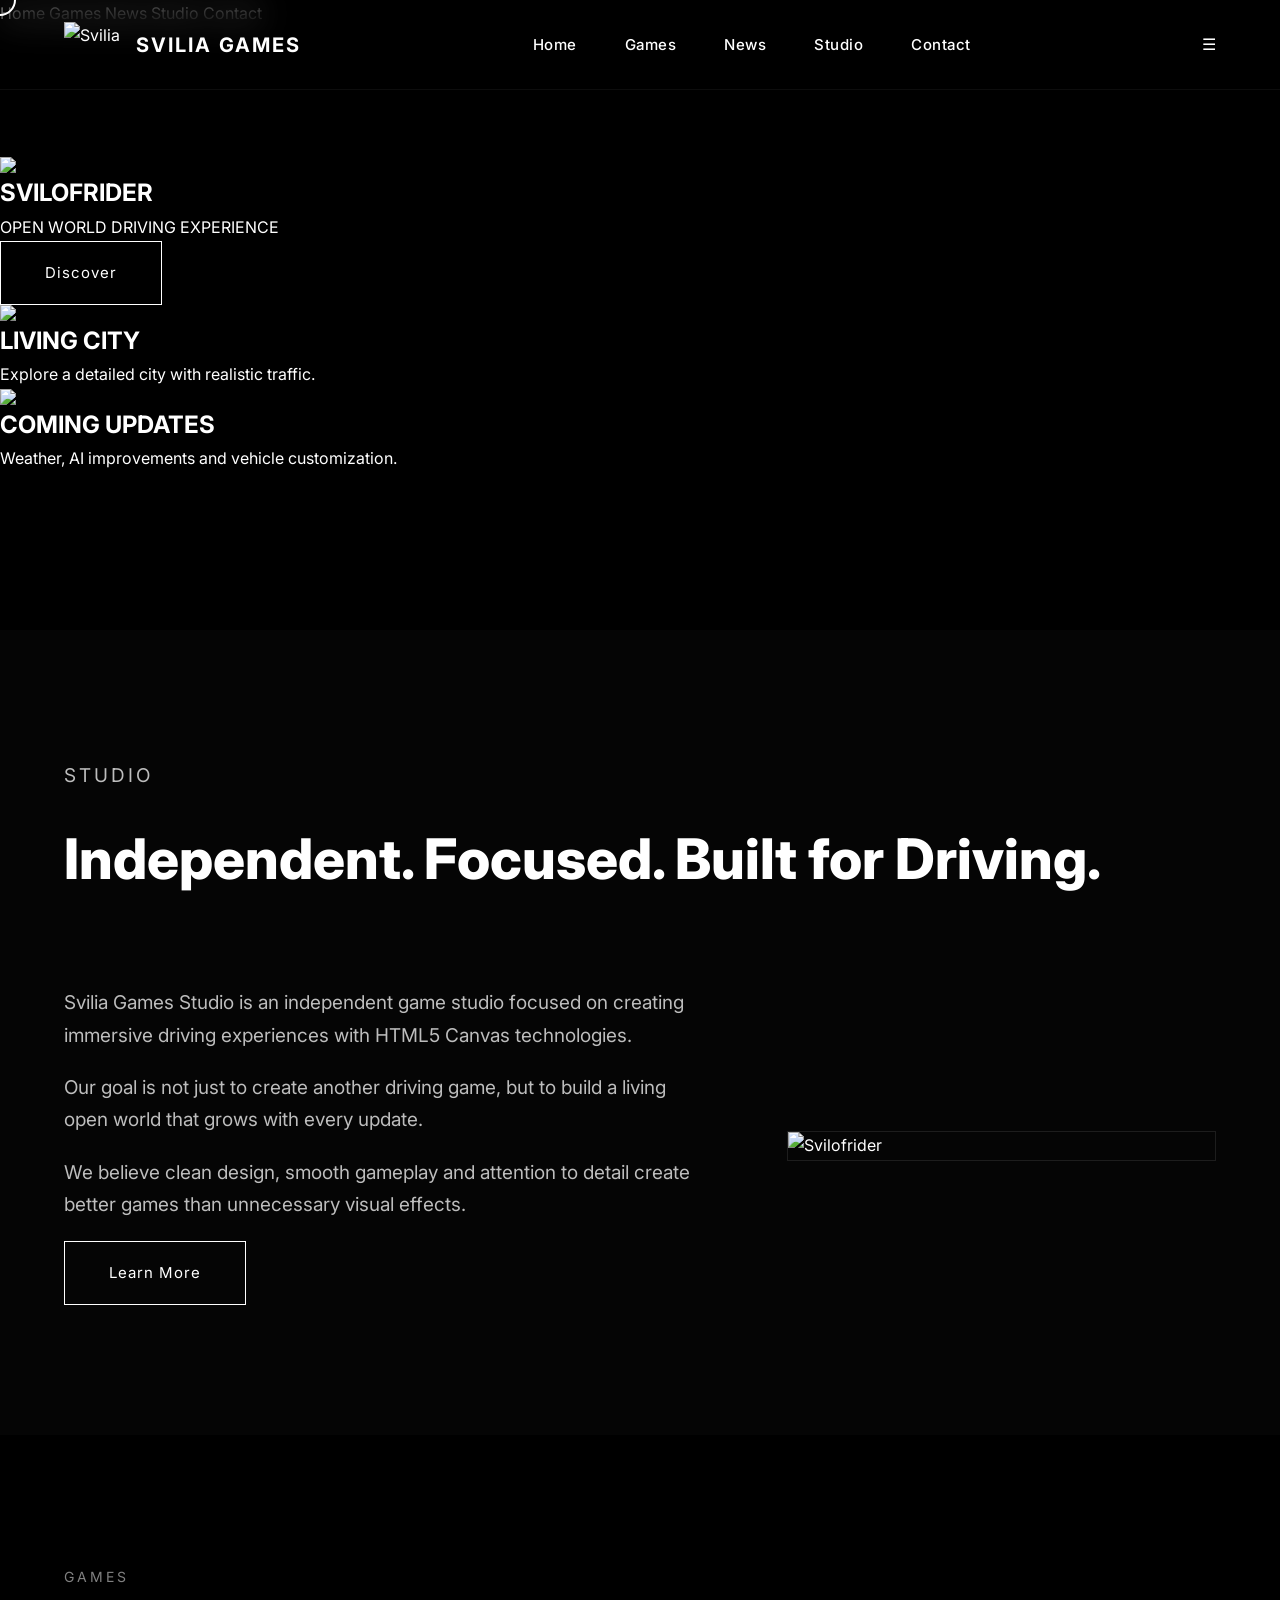
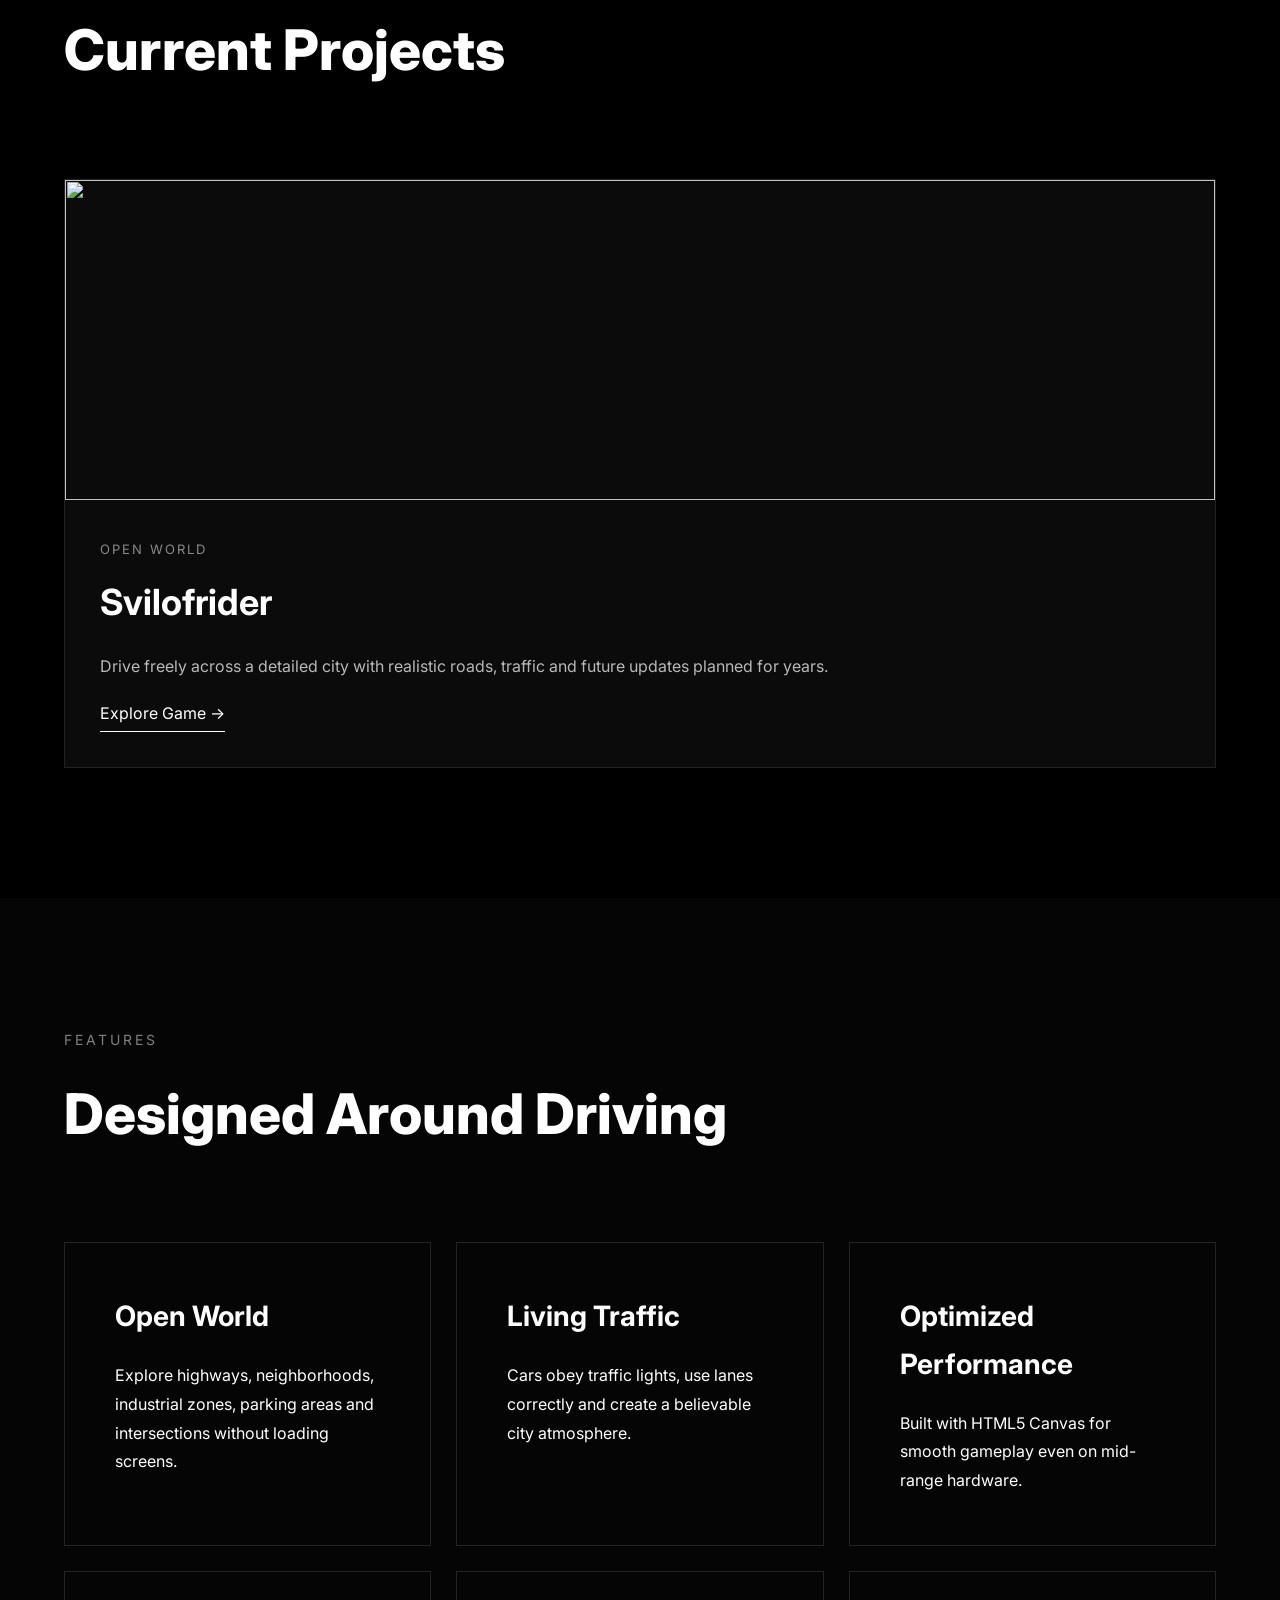
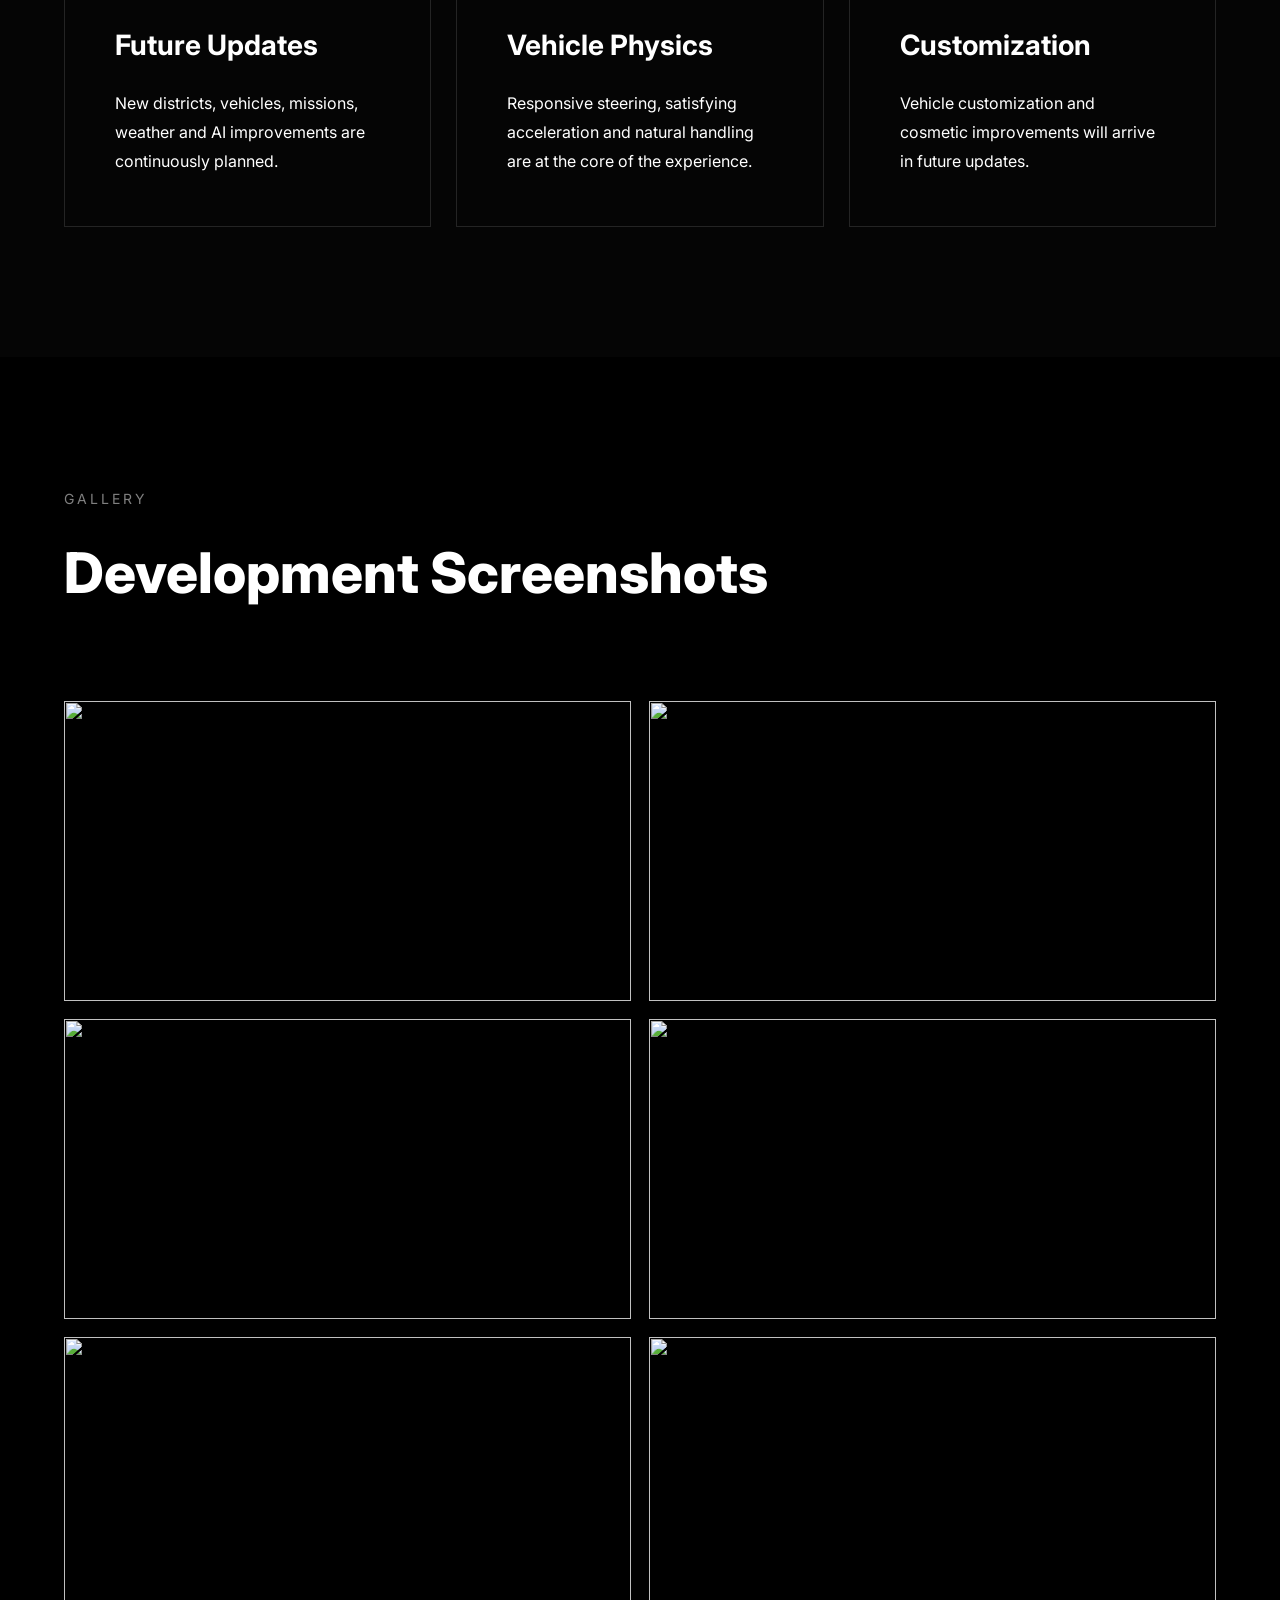
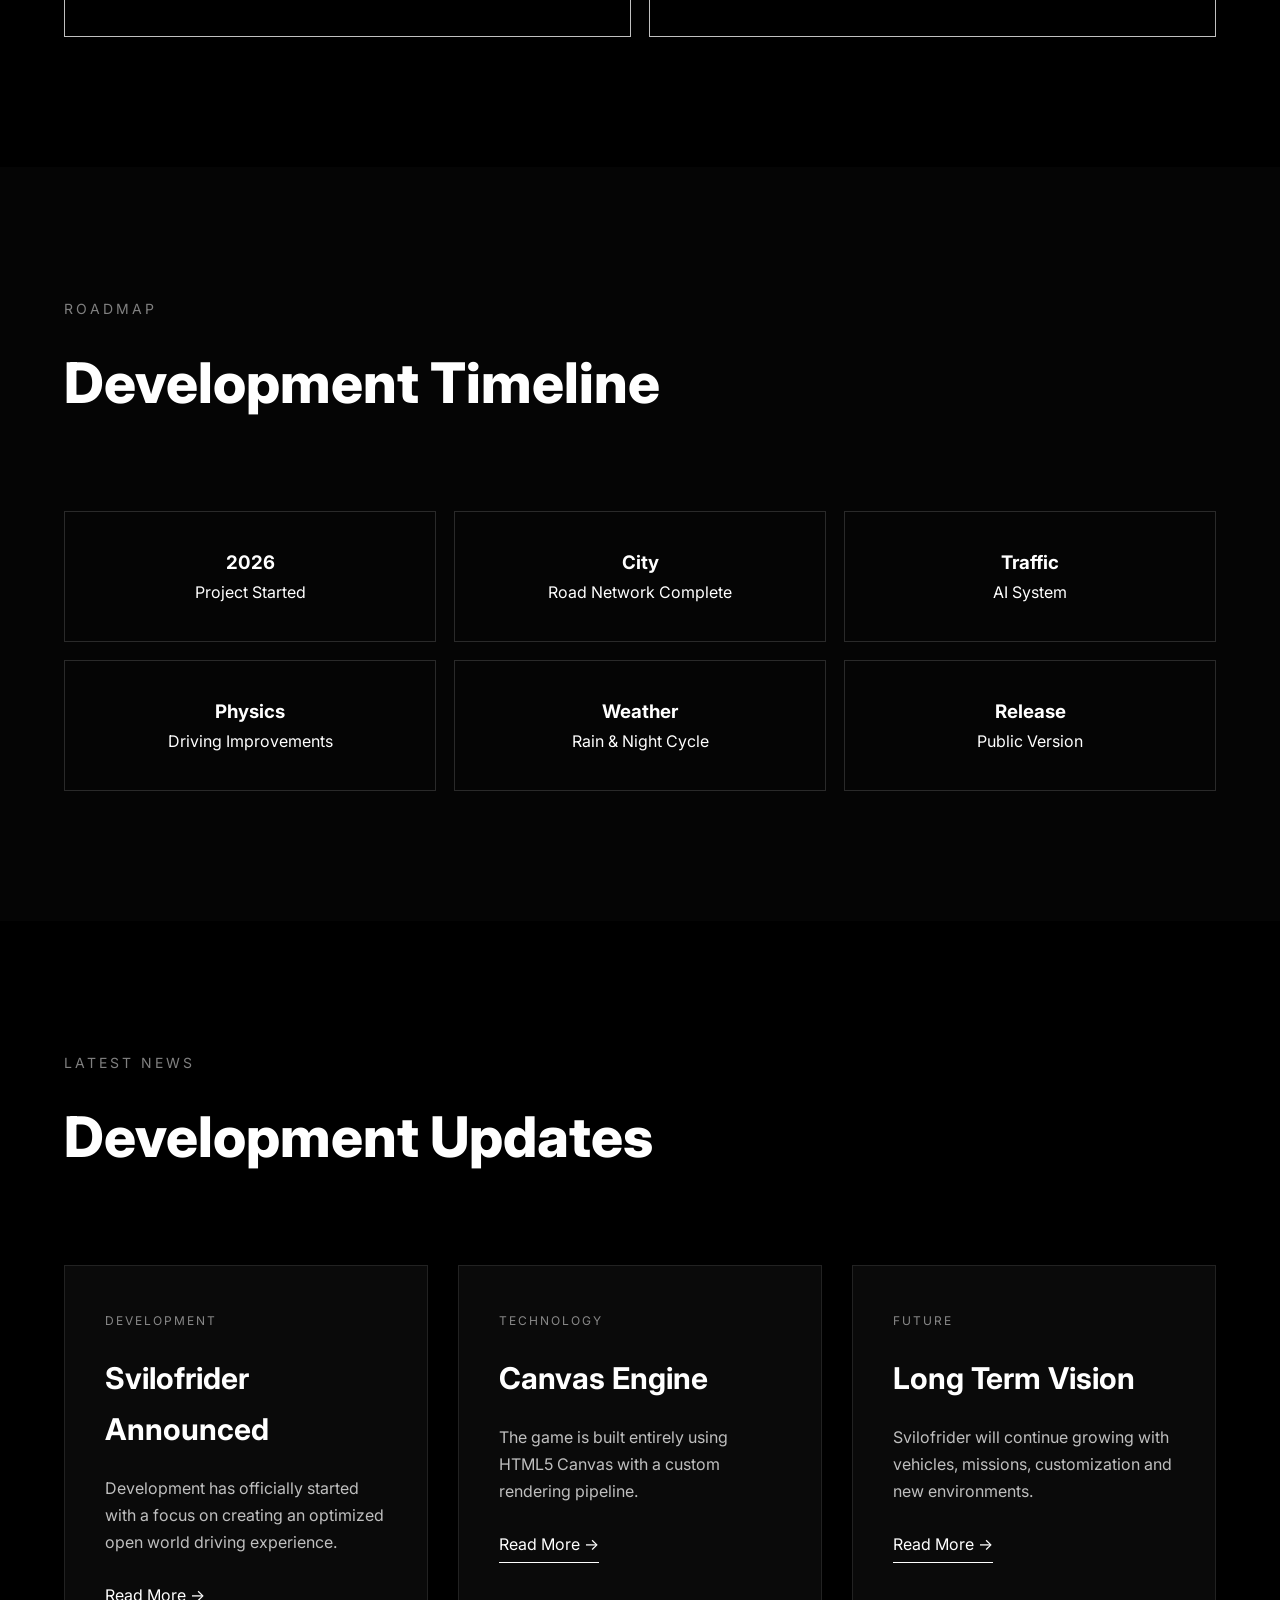
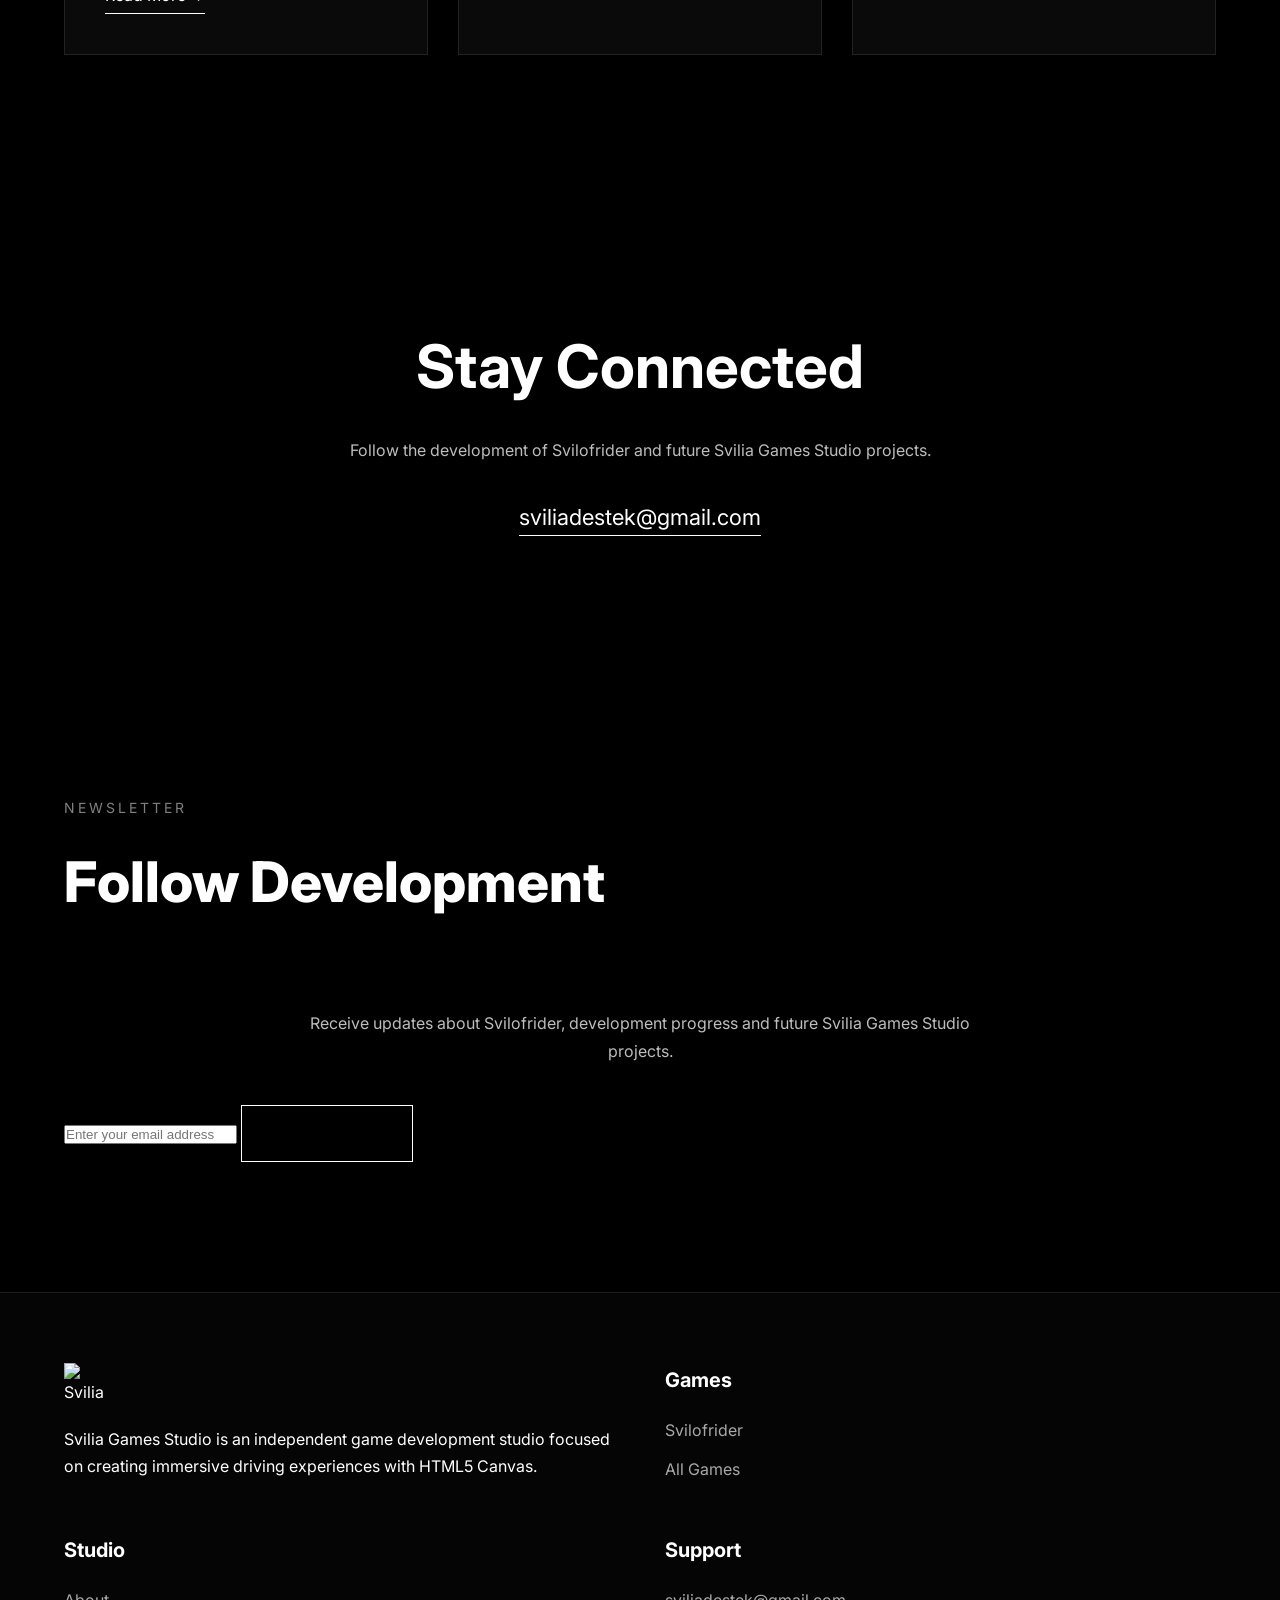
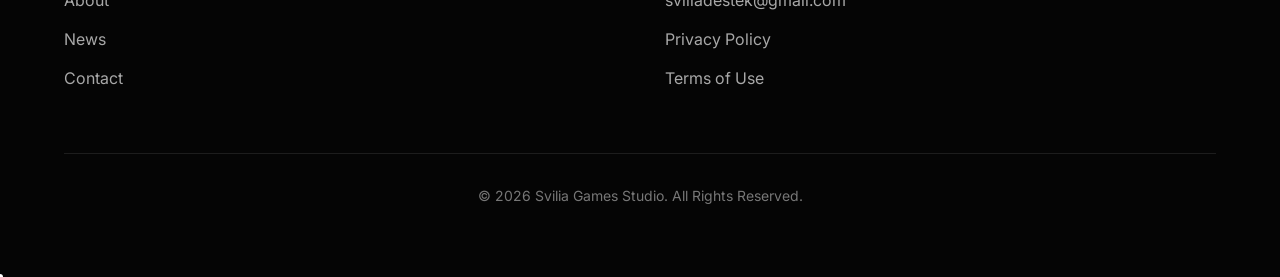
==== index.html @ 5f66e338 "Remove stats section from index.html Removed the stats section from the index.html file." ====
<!DOCTYPE html>
<html lang="en">

<head>

<meta charset="UTF-8">
<meta name="viewport" content="width=device-width, initial-scale=1.0">

<title>Svilia Games Studio</title>

<meta name="description" content="Svilia Games Studio develops immersive open-world driving experiences. Discover Svilofrider and future projects.">

<meta name="keywords" content="Svilia Games Studio,Svilofrider,Driving Game,Open World,HTML5,Canvas">

<meta name="author" content="Svilia Games Studio">

<meta property="og:title" content="Svilia Games Studio">
<meta property="og:description" content="Official website of Svilia Games Studio.">
<meta property="og:image" content="assets/hero.webp">

<link rel="icon" href="assets/logo.svg">

<link rel="preconnect" href="https://fonts.googleapis.com">

<link rel="preconnect" href="https://fonts.gstatic.com" crossorigin>

<link href="https://fonts.googleapis.com/css2?family=Inter:wght@300;400;500;600;700;800&display=swap" rel="stylesheet">

<link rel="stylesheet" href="css/variables.css">
<link rel="stylesheet" href="css/main.css">
<link rel="stylesheet" href="css/animations.css">
<link rel="stylesheet" href="css/responsive.css">

</head>

<body>

<div id="loader">

<div class="loader-logo">

<img src="assets/logo.svg" alt="Svilia">

</div>

</div>

<div id="progress"></div>

<header>

<nav>

<a href="index.html" class="logo">

<img src="assets/logo.svg" alt="Svilia">

<span>SVILIA GAMES</span>

</a>

<ul>

<li><a href="index.html">Home</a></li>

<li><a href="games.html">Games</a></li>

<li><a href="news.html">News</a></li>

<li><a href="about.html">Studio</a></li>

<li><a href="contact.html">Contact</a></li>

</ul>

<div class="mobile-button">

☰

</div>

</nav>

</header>

<div class="mobile-menu">

<a href="index.html">Home</a>

<a href="games.html">Games</a>

<a href="news.html">News</a>

<a href="about.html">Studio</a>

<a href="contact.html">Contact</a>

</div>

<section class="hero-slider">

<div class="slider">

<div class="slide">

<img src="assets/hero.webp">

<div class="caption">

<h1>SVILOFRIDER</h1>

<p>OPEN WORLD DRIVING EXPERIENCE</p>

<a href="svilofrider.html" class="button">

Discover

</a>

</div>

</div>

<div class="slide">

<img src="assets/games/hero2.webp">

<div class="caption">

<h1>LIVING CITY</h1>

<p>Explore a detailed city with realistic traffic.</p>

</div>

</div>

<div class="slide">

<img src="assets/games/hero3.webp">

<div class="caption">

<h1>COMING UPDATES</h1>

<p>Weather, AI improvements and vehicle customization.</p>

</div>

</div>

</div>

<button class="prev">

&#10094;

</button>

<button class="next">

&#10095;

</button>

<div class="slider-dots"></div>

</section>

<section class="about reveal" id="about">

<div class="container">

<div class="section-title">

<p>Studio</p>

<h2>Independent. Focused. Built for Driving.</h2>

</div>

<div class="about-grid">

<div>

<p>

Svilia Games Studio is an independent game studio focused on creating immersive driving experiences with HTML5 Canvas technologies.

</p>

<p>

Our goal is not just to create another driving game, but to build a living open world that grows with every update.

</p>

<p>

We believe clean design, smooth gameplay and attention to detail create better games than unnecessary visual effects.

</p>

<a href="about.html" class="button">

Learn More

</a>

</div>

<div class="about-image">

<img src="assets/svilofrider.jpg" alt="Svilofrider">

</div>

</div>

</div>

</section>

<section class="games reveal">

<div class="container">

<div class="section-title">

<p>Games</p>

<h2>Current Projects</h2>

</div>

<div class="games-grid">

<a href="svilofrider.html" class="game-card">

<img src="assets/svilofrider.jpg">

<div class="game-info">

<span>OPEN WORLD</span>

<h3>Svilofrider</h3>

<p>

Drive freely across a detailed city with realistic roads, traffic and future updates planned for years.

</p>

<div class="game-link">

Explore Game →

</div>

</div>

</a>

</div>

</div>

</section>
<section class="features reveal">

<div class="container">

<div class="section-title">

<p>Features</p>

<h2>Designed Around Driving</h2>

</div>

<div class="features-grid">

<div class="feature">

<h3>Open World</h3>

<p>

Explore highways, neighborhoods, industrial zones, parking areas and intersections without loading screens.

</p>

</div>

<div class="feature">

<h3>Living Traffic</h3>

<p>

Cars obey traffic lights, use lanes correctly and create a believable city atmosphere.

</p>

</div>

<div class="feature">

<h3>Optimized Performance</h3>

<p>

Built with HTML5 Canvas for smooth gameplay even on mid-range hardware.

</p>

</div>

<div class="feature">

<h3>Future Updates</h3>

<p>

New districts, vehicles, missions, weather and AI improvements are continuously planned.

</p>

</div>

<div class="feature">

<h3>Vehicle Physics</h3>

<p>

Responsive steering, satisfying acceleration and natural handling are at the core of the experience.

</p>

</div>

<div class="feature">

<h3>Customization</h3>

<p>

Vehicle customization and cosmetic improvements will arrive in future updates.

</p>

</div>

</div>

</div>

</section>

<section class="gallery reveal">

<div class="container">

<div class="section-title">

<p>Gallery</p>

<h2>Development Screenshots</h2>

</div>

<div class="gallery-grid">

<img src="assets/gallery/1.webp" alt="">
<img src="assets/gallery/2.webp" alt="">
<img src="assets/gallery/3.webp" alt="">
<img src="assets/gallery/4.webp" alt="">
<img src="assets/gallery/5.webp" alt="">
<img src="assets/gallery/6.webp" alt="">

</div>

</div>

</section>

<section class="roadmap reveal">

<div class="container">

<div class="section-title">

<p>Roadmap</p>

<h2>Development Timeline</h2>

</div>

<div class="timeline">

<div>

<h3>2026</h3>

<p>Project Started</p>

</div>

<div>

<h3>City</h3>

<p>Road Network Complete</p>

</div>

<div>

<h3>Traffic</h3>

<p>AI System</p>

</div>

<div>

<h3>Physics</h3>

<p>Driving Improvements</p>

</div>

<div>

<h3>Weather</h3>

<p>Rain & Night Cycle</p>

</div>

<div>

<h3>Release</h3>

<p>Public Version</p>

</div>

</div>

</div>

</section>

<section class="news reveal">

<div class="container">

<div class="section-title">

<p>Latest News</p>

<h2>Development Updates</h2>

</div>

<div class="news-grid">

<div class="news-card">

<span>Development</span>

<h3>Svilofrider Announced</h3>

<p>

Development has officially started with a focus on creating an optimized open world driving experience.

</p>

<a href="news.html" class="game-link">

Read More →

</a>

</div>

<div class="news-card">

<span>Technology</span>

<h3>Canvas Engine</h3>

<p>

The game is built entirely using HTML5 Canvas with a custom rendering pipeline.

</p>

<a href="news.html" class="game-link">

Read More →

</a>

</div>

<div class="news-card">

<span>Future</span>

<h3>Long Term Vision</h3>

<p>

Svilofrider will continue growing with vehicles, missions, customization and new environments.

</p>

<a href="news.html" class="game-link">

Read More →

</a>

</div>

</div>

</div>

</section>

<section class="contact reveal">

<div class="container">

<h2>Stay Connected</h2>

<p>

Follow the development of Svilofrider and future Svilia Games Studio projects.

</p>

<a href="mailto:sviliadestek@gmail.com">

sviliadestek@gmail.com

</a>

</div>

</section>
<section class="newsletter reveal">

<div class="container">

<div class="section-title">

<p>Newsletter</p>

<h2>Follow Development</h2>

</div>

<p style="max-width:700px;margin:0 auto 40px;text-align:center;color:#bdbdbd;">

Receive updates about Svilofrider, development progress and future Svilia Games Studio projects.

</p>

<form class="newsletter-form">

<input
type="email"
placeholder="Enter your email address"
required>

<button class="button">

Subscribe

</button>

</form>

</div>

</section>

<footer>

<div class="container">

<div class="footer-grid">

<div>

<a href="index.html" class="footer-logo">

<img src="assets/logo.svg" alt="Svilia">

</a>

<p>

Svilia Games Studio is an independent game development studio focused on creating immersive driving experiences with HTML5 Canvas.

</p>

</div>

<div>

<h3 class="footer-title">

Games

</h3>

<div class="footer-links">

<a href="svilofrider.html">

Svilofrider

</a>

<a href="games.html">

All Games

</a>

</div>

</div>

<div>

<h3 class="footer-title">

Studio

</h3>

<div class="footer-links">

<a href="about.html">

About

</a>

<a href="news.html">

News

</a>

<a href="contact.html">

Contact

</a>

</div>

</div>

<div>

<h3 class="footer-title">

Support

</h3>

<div class="footer-links">

<a href="mailto:sviliadestek@gmail.com">

sviliadestek@gmail.com

</a>

<a href="#">

Privacy Policy

</a>

<a href="#">

Terms of Use

</a>

</div>

</div>

</div>

<div class="copyright">

© 2026 Svilia Games Studio. All Rights Reserved.

</div>

</div>

</footer>

<script src="js/navbar.js"></script>
<script src="js/gallery.js"></script>
<script src="js/slider.js"></script>
<script src="js/cursor.js"></script>
<script src="js/app.js"></script>

<script>

window.addEventListener("load",()=>{

const loader=document.getElementById("loader");

loader.style.opacity="0";

setTimeout(()=>{

loader.style.display="none";

},700);

});

const reveal=document.querySelectorAll(".reveal");

function revealOnScroll(){

const windowHeight=window.innerHeight;

reveal.forEach(item=>{

const top=item.getBoundingClientRect().top;

if(top<windowHeight-120){

item.classList.add("active");

}

});

}

window.addEventListener("scroll",revealOnScroll);

revealOnScroll();

const newsletter=document.querySelector(".newsletter-form");

newsletter.addEventListener("submit",(e)=>{

e.preventDefault();

alert("Thank you for subscribing!");

newsletter.reset();

});

</script>

</body>

</html>
---- css/variables.css ----
/* =======================================================
   SVILIA GAMES STUDIO
   VARIABLES
======================================================= */

:root{

    /* COLORS */

    --black:#000000;
    --black-soft:#080808;
    --black-light:#111111;
    --gray:#1b1b1b;
    --gray-light:#2b2b2b;

    --white:#ffffff;
    --white-soft:#d6d6d6;
    --white-light:#aaaaaa;

    --border:#252525;

    --success:#53c26b;
    --warning:#f5b942;
    --danger:#d9534f;

    /* FONT */

    --font:'Inter',sans-serif;

    /* FONT SIZE */

    --title-xl:96px;
    --title-lg:72px;
    --title-md:48px;
    --title-sm:32px;

    --text-xl:24px;
    --text-lg:20px;
    --text-md:18px;
    --text-sm:16px;

    /* WIDTH */

    --container:1450px;

    /* SPACING */

    --space-xs:10px;
    --space-sm:20px;
    --space-md:40px;
    --space-lg:70px;
    --space-xl:120px;

    /* BORDER */

    --radius:6px;

    /* SHADOW */

    --shadow:

    0 10px 40px rgba(0,0,0,.45);

    /* TRANSITION */

    --transition:.35s ease;

    /* HEADER */

    --header-height:90px;

}
---- css/main.css ----
/* ======================================================
   SVILIA GAMES STUDIO
   MAIN.CSS
====================================================== */

/* RESET */

*{
    margin:0;
    padding:0;
    box-sizing:border-box;
}

html{
    scroll-behavior:smooth;
}

body{

    background:var(--black);

    color:var(--white);

    font-family:var(--font);

    overflow-x:hidden;

    line-height:1.7;

    -webkit-font-smoothing:antialiased;

}

img{

    display:block;

    max-width:100%;

    user-select:none;

}

a{

    color:inherit;

    text-decoration:none;

}

button{

    border:none;

    background:none;

    font-family:inherit;

    cursor:pointer;

}

.container{

    width:90%;

    max-width:1450px;

    margin:auto;

}

/* ===========================
SCROLLBAR
=========================== */

::-webkit-scrollbar{

width:8px;

}

::-webkit-scrollbar-track{

background:#050505;

}

::-webkit-scrollbar-thumb{

background:#4d4d4d;

}

::-webkit-scrollbar-thumb:hover{

background:white;

}

/* ===========================
LOADER
=========================== */

#loader{

position:fixed;

inset:0;

background:black;

display:flex;

justify-content:center;

align-items:center;

z-index:999999;

transition:.8s;

}

.loader-logo img{

width:80px;

}

.loader-logo{

animation:loaderPulse 2s infinite;

}

/* ===========================
HEADER
=========================== */

header{

position:fixed;

top:0;

left:0;

width:100%;

height:90px;

display:flex;

align-items:center;

z-index:9999;

transition:.4s;

backdrop-filter:blur(18px);

background:rgba(0,0,0,.35);

border-bottom:1px solid rgba(255,255,255,.05);

}

header.scrolled{

height:72px;

background:rgba(0,0,0,.82);

}

nav{

width:90%;

max-width:1450px;

margin:auto;

display:flex;

justify-content:space-between;

align-items:center;

}

.logo{

display:flex;

align-items:center;

gap:16px;

}

.logo img{

height:46px;

transition:.4s;

}

.logo span{

font-size:20px;

font-weight:700;

letter-spacing:2px;

}

/* ===========================
MENU
=========================== */

nav ul{

display:flex;

gap:48px;

list-style:none;

}

nav ul li{

position:relative;

}

nav ul li a{

font-size:15px;

font-weight:500;

transition:.35s;

letter-spacing:.5px;

}

nav ul li a:hover{

opacity:.65;

}

nav ul li::after{

content:"";

position:absolute;

left:0;

bottom:-8px;

width:0;

height:2px;

background:white;

transition:.35s;

}

nav ul li:hover::after{

width:100%;

}

/* ===========================
BUTTONS
=========================== */

.button{

display:inline-flex;

justify-content:center;

align-items:center;

padding:18px 44px;

border:1px solid white;

transition:.35s;

font-size:15px;

letter-spacing:1px;

}

.button:hover{

background:white;

color:black;

}

/* ===========================
HERO
=========================== */

.hero{

height:100vh;

position:relative;

display:flex;

justify-content:center;

align-items:center;

text-align:center;

overflow:hidden;

}

.hero::before{

content:"";

position:absolute;

inset:0;

background:

linear-gradient(rgba(0,0,0,.45),

rgba(0,0,0,.82)),

url("../assets/hero.webp");

background-size:cover;

background-position:center;

transform:scale(1.05);

}

.hero-content{

position:relative;

z-index:10;

max-width:900px;

}

.hero h1{

font-size:110px;

font-weight:800;

letter-spacing:14px;

}

.hero h2{

margin-top:20px;

font-size:30px;

font-weight:300;

letter-spacing:6px;

color:#d0d0d0;

}

.hero p{

margin-top:35px;

font-size:20px;

color:#bdbdbd;

}

.hero .button{

margin-top:55px;

}

/* ===========================
SECTION
=========================== */

section{

padding:130px 0;

}

.section-title{

margin-bottom:80px;

}

.section-title p{

color:#808080;

text-transform:uppercase;

letter-spacing:3px;

font-size:14px;

margin-bottom:15px;

}

.section-title h2{

font-size:62px;

font-weight:800;

}
/* ======================================================
   ABOUT
====================================================== */

.about{

background:#050505;

}

.about-grid{

display:grid;

grid-template-columns:1.2fr .8fr;

gap:80px;

align-items:center;

}

.about h2{

font-size:60px;

margin-bottom:30px;

}

.about p{

font-size:19px;

color:#bdbdbd;

margin-bottom:20px;

}

.about-image{

overflow:hidden;

border:1px solid #1d1d1d;

}

.about-image img{

transition:.7s;

}

.about-image:hover img{

transform:scale(1.06);

}

/* ======================================================
   GAMES
====================================================== */

.games{

background:#000;

}

.games-grid{

display:grid;

grid-template-columns:repeat(2,1fr);

gap:40px;

}

.game-card{

background:#0b0b0b;

border:1px solid #222;

overflow:hidden;

transition:.35s;

cursor:pointer;

}

.game-card:hover{

transform:translateY(-10px);

border-color:#fff;

box-shadow:0 20px 60px rgba(0,0,0,.45);

}

.game-card img{

height:320px;

width:100%;

object-fit:cover;

transition:.5s;

}

.game-card:hover img{

transform:scale(1.05);

}

.game-info{

padding:35px;

}

.game-info span{

font-size:13px;

color:#888;

letter-spacing:2px;

text-transform:uppercase;

}

.game-info h3{

margin-top:10px;

font-size:36px;

}

.game-info p{

margin:20px 0;

color:#b8b8b8;

}

.game-link{

display:inline-block;

padding-bottom:4px;

border-bottom:1px solid #fff;

}

/* ======================================================
   FEATURES
====================================================== */

.features{

background:#050505;

}

.features-grid{

display:grid;

grid-template-columns:repeat(3,1fr);

gap:25px;

}

.feature{

padding:50px;

border:1px solid #242424;

transition:.35s;

}

.feature:hover{

background:#fff;

color:#000;

transform:translateY(-6px);

}

.feature h3{

font-size:28px;

margin-bottom:20px;

}

.feature p{

font-size:16px;

line-height:1.8;

}

/* ======================================================
   GALLERY
====================================================== */

.gallery{

background:#000;

}

.gallery-grid{

display:grid;

grid-template-columns:repeat(3,1fr);

gap:18px;

}

.gallery-grid img{

width:100%;

height:300px;

object-fit:cover;

transition:.45s;

cursor:pointer;

}

.gallery-grid img:hover{

transform:scale(1.05);

filter:brightness(.8);

}

/* ======================================================
   ROADMAP
====================================================== */

.roadmap{

background:#050505;

}

.timeline{

display:grid;

grid-template-columns:repeat(6,1fr);

gap:18px;

margin-top:60px;

}

.timeline div{

padding:35px;

border:1px solid #2a2a2a;

text-align:center;

transition:.35s;

}

.timeline div:hover{

background:white;

color:black;

transform:translateY(-8px);

}

/* ======================================================
   NEWS
====================================================== */

.news{

background:#000;

}

.news-grid{

display:grid;

grid-template-columns:repeat(3,1fr);

gap:30px;

}

.news-card{

padding:40px;

border:1px solid #222;

transition:.35s;

background:#0a0a0a;

}

.news-card:hover{

border-color:white;

transform:translateY(-8px);

}

.news-card span{

font-size:12px;

color:#888;

text-transform:uppercase;

letter-spacing:2px;

}

.news-card h3{

margin:20px 0;

font-size:30px;

}

.news-card p{

color:#bfbfbf;

margin-bottom:25px;

}

/* ======================================================
   STATS
====================================================== */

.stats{

background:#050505;

}

.stats-grid{

display:grid;

grid-template-columns:repeat(4,1fr);

gap:25px;

text-align:center;

}

.stat{

padding:45px;

border:1px solid #222;

}

.stat h2{

font-size:70px;

margin-bottom:10px;

}

.stat p{

color:#bdbdbd;

letter-spacing:2px;

}

/* ======================================================
   CONTACT
====================================================== */

.contact{

text-align:center;

background:#000;

}

.contact h2{

font-size:60px;

margin-bottom:20px;

}

.contact p{

color:#bdbdbd;

margin-bottom:35px;

}

.contact a{

font-size:22px;

border-bottom:1px solid white;

padding-bottom:5px;

}

/* ======================================================
   FOOTER
====================================================== */

footer{

background:#050505;

padding:70px 0;

border-top:1px solid #1d1d1d;

}

.footer-grid{

display:grid;

grid-template-columns:2fr 1fr 1fr 1fr;

gap:40px;

}

.footer-logo img{

width:50px;

margin-bottom:20px;

}

.footer-title{

font-size:20px;

margin-bottom:20px;

}

.footer-links{

display:flex;

flex-direction:column;

gap:12px;

}

.footer-links a{

color:#a8a8a8;

transition:.3s;

}

.footer-links a:hover{

color:#fff;

}

.copyright{

margin-top:60px;

padding-top:30px;

border-top:1px solid #1d1d1d;

text-align:center;

color:#777;

font-size:14px;

}
/* ===============================
LIGHTBOX
=============================== */

#lightbox{

position:fixed;

inset:0;

background:rgba(0,0,0,.96);

display:flex;

justify-content:center;

align-items:center;

opacity:0;

pointer-events:none;

transition:.35s;

z-index:999999;

}

#lightbox.active{

opacity:1;

pointer-events:all;

}

.lightbox-content{

position:relative;

display:flex;

align-items:center;

justify-content:center;

width:90%;

height:90%;

}

#lightboxImage{

max-width:90%;

max-height:90%;

object-fit:contain;

border-radius:4px;

}

#prevImage,
#nextImage,
#closeLightbox{

position:absolute;

background:rgba(255,255,255,.08);

color:white;

border:none;

cursor:pointer;

transition:.3s;

}

#prevImage:hover,
#nextImage:hover,
#closeLightbox:hover{

background:white;

color:black;

}

#prevImage{

left:20px;

width:55px;

height:55px;

font-size:24px;

}

#nextImage{

right:20px;

width:55px;

height:55px;

font-size:24px;

}

#closeLightbox{

top:20px;

right:20px;

width:50px;

height:50px;

font-size:30px;

}
/* ==========================================
   CUSTOM CURSOR
========================================== */

body{

cursor:none;

}

.cursor{

position:fixed;

width:32px;

height:32px;

border:2px solid white;

border-radius:50%;

pointer-events:none;

transform:translate(-50%,-50%);

transition:

width .25s,

height .25s,

background .25s,

opacity .25s;

z-index:999999;

}

.cursor-dot{

position:fixed;

width:6px;

height:6px;

background:white;

border-radius:50%;

pointer-events:none;

transform:translate(-50%,-50%);

z-index:1000000;

}

.cursor-hover{

width:60px;

height:60px;

background:rgba(255,255,255,.12);

}

.cursor-click{

transform:translate(-50%,-50%) scale(.8);

}
---- css/responsive.css ----
/* ======================================================
   SVILIA GAMES STUDIO
   RESPONSIVE.CSS
====================================================== */

/* 1600px */

@media (max-width:1600px){

.container{

max-width:1350px;

}

.hero h1{

font-size:90px;

}

.section-title h2{

font-size:56px;

}

}

/* 1400px */

@media (max-width:1400px){

.games-grid{

grid-template-columns:1fr;

}

.footer-grid{

grid-template-columns:repeat(2,1fr);

gap:50px;

}

.gallery-grid{

grid-template-columns:repeat(2,1fr);

}

.timeline{

grid-template-columns:repeat(3,1fr);

}

.stats-grid{

grid-template-columns:repeat(2,1fr);

}

}

/* 1200px */

@media (max-width:1200px){

.hero h1{

font-size:72px;

letter-spacing:10px;

}

.hero h2{

font-size:24px;

}

.about-grid{

grid-template-columns:1fr;

}

.features-grid{

grid-template-columns:repeat(2,1fr);

}

nav ul{

gap:28px;

}

}

/* 992px */

@media (max-width:992px){

header{

height:75px;

}

.logo img{

height:40px;

}

.hero{

padding:0 25px;

}

.hero h1{

font-size:56px;

letter-spacing:6px;

}

.hero h2{

font-size:22px;

}

.hero p{

font-size:18px;

}

.gallery-grid{

grid-template-columns:1fr;

}

.features-grid{

grid-template-columns:1fr;

}

.news-grid{

grid-template-columns:1fr;

}

.timeline{

grid-template-columns:1fr;

}

.stats-grid{

grid-template-columns:1fr;

}

.footer-grid{

grid-template-columns:1fr;

}

nav ul{

display:none;

}

.mobile-button{

display:flex;

}

}

/* 768px */

@media (max-width:768px){

section{

padding:90px 0;

}

.hero h1{

font-size:46px;

}

.hero h2{

font-size:18px;

}

.hero p{

font-size:16px;

}

.section-title h2{

font-size:42px;

}

.about h2{

font-size:40px;

}

.game-info h3{

font-size:30px;

}

.contact h2{

font-size:42px;

}

.button{

padding:15px 30px;

}

}

/* 576px */

@media (max-width:576px){

.container{

width:92%;

}

.hero h1{

font-size:38px;

letter-spacing:4px;

}

.hero h2{

font-size:17px;

}

.hero p{

font-size:15px;

}

.logo span{

display:none;

}

.game-info{

padding:25px;

}

.feature{

padding:30px;

}

.news-card{

padding:28px;

}

.timeline div{

padding:25px;

}

.stat{

padding:30px;

}

.footer-grid{

gap:30px;

}

}

/* 400px */

@media (max-width:400px){

.hero h1{

font-size:30px;

letter-spacing:2px;

}

.hero h2{

font-size:15px;

}

.hero p{

font-size:14px;

}

.button{

width:100%;

}

.contact a{

font-size:18px;

word-break:break-all;

}

}
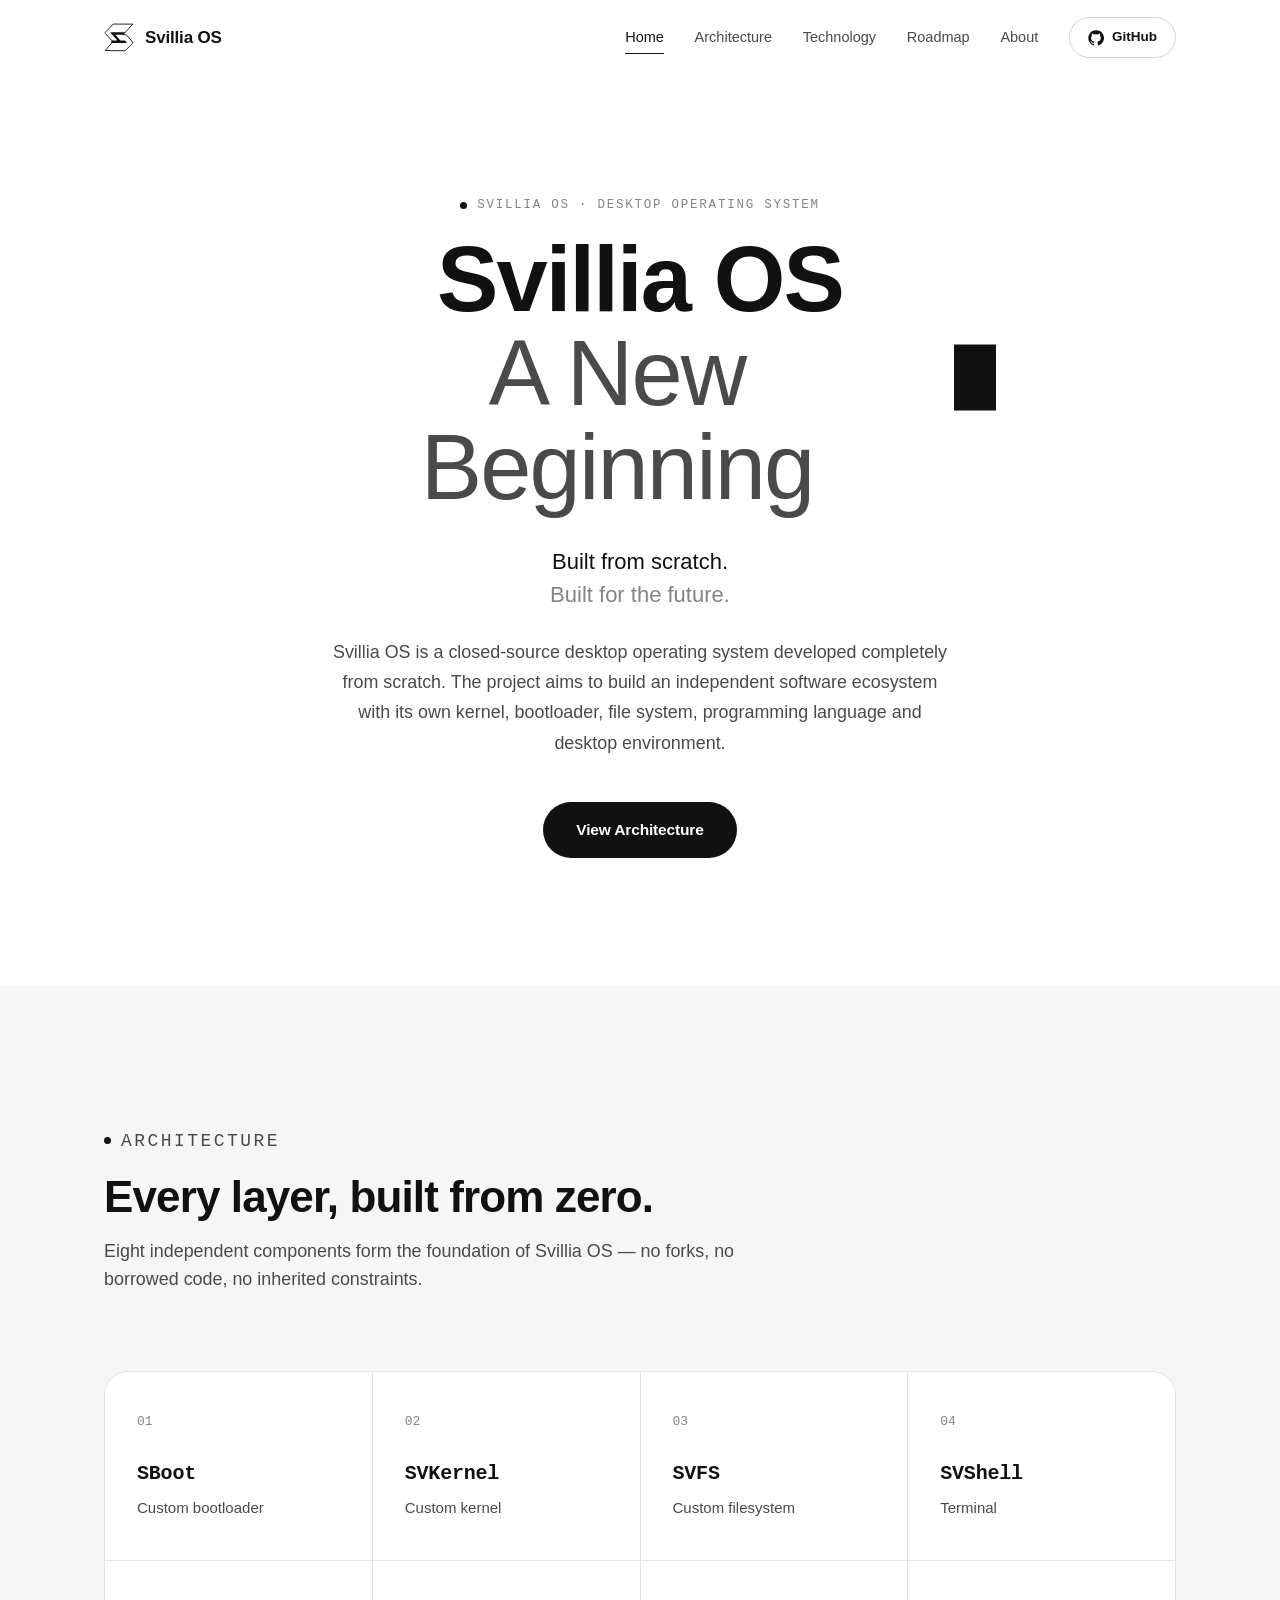
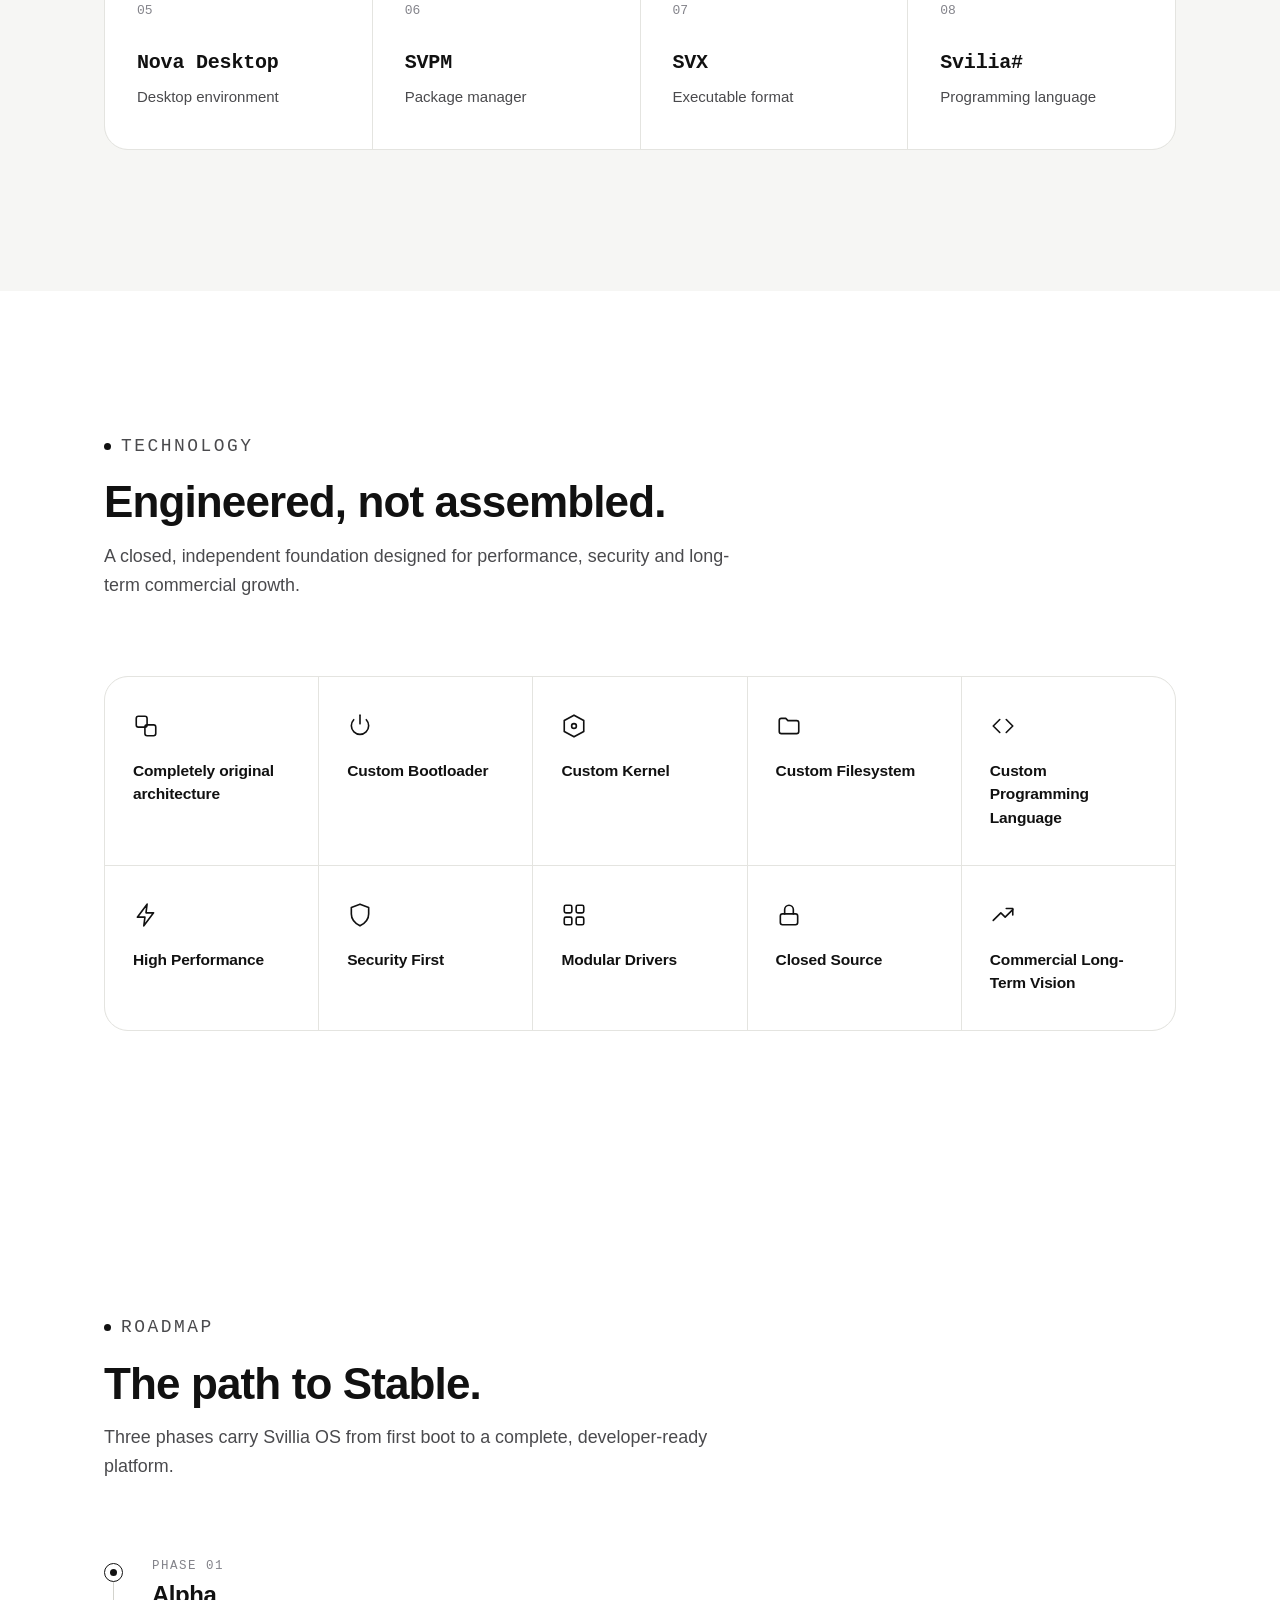
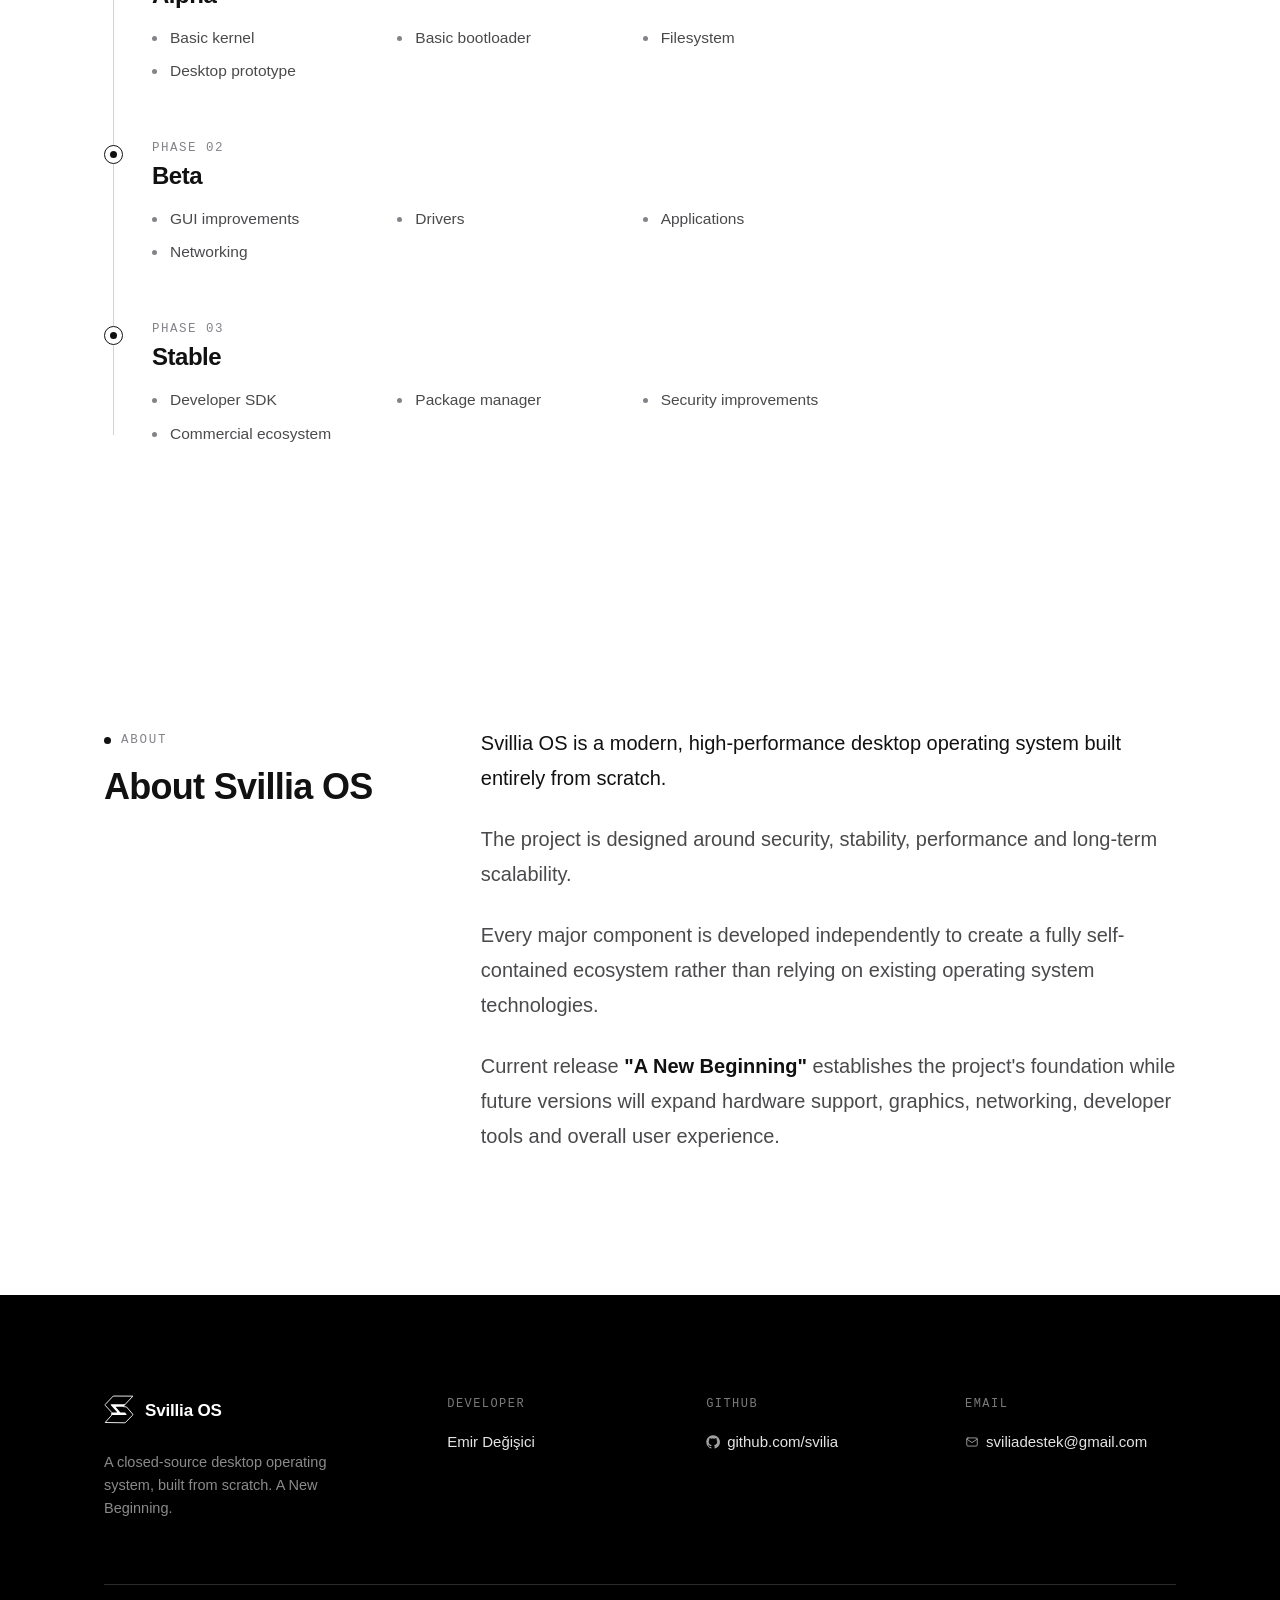
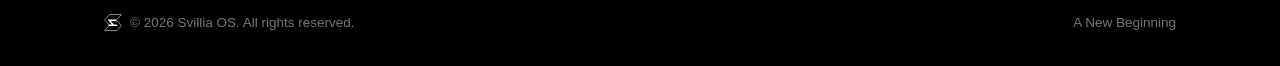
==== commit 1bf7676c: "Add files via upload" ====
--- a/index.html
+++ b/index.html
@@ -1,780 +1,1126 @@
 <!DOCTYPE html>
 <html lang="en">
-
 <head>
-
 <meta charset="UTF-8">
 <meta name="viewport" content="width=device-width, initial-scale=1.0">
-
-<title>Svilia Games Studio</title>
-
-<meta name="description" content="Svilia Games Studio develops immersive open-world driving experiences. Discover Svilofrider and future projects.">
-
-<meta name="keywords" content="Svilia Games Studio,Svilofrider,Driving Game,Open World,HTML5,Canvas">
-
-<meta name="author" content="Svilia Games Studio">
-
-<meta property="og:title" content="Svilia Games Studio">
-<meta property="og:description" content="Official website of Svilia Games Studio.">
-<meta property="og:image" content="assets/hero.webp">
-
-<link rel="icon" href="assets/logo.svg">
-
-<link rel="preconnect" href="https://fonts.googleapis.com">
-
-<link rel="preconnect" href="https://fonts.gstatic.com" crossorigin>
-
-<link href="https://fonts.googleapis.com/css2?family=Inter:wght@300;400;500;600;700;800&display=swap" rel="stylesheet">
-
-<link rel="stylesheet" href="css/variables.css">
-<link rel="stylesheet" href="css/main.css">
-<link rel="stylesheet" href="css/animations.css">
-<link rel="stylesheet" href="css/responsive.css">
-
+<title>Svillia OS — A New Beginning</title>
+<meta name="description" content="Svillia OS is a closed-source desktop operating system developed completely from scratch — its own kernel, bootloader, file system, programming language and desktop environment.">
+<meta name="robots" content="index, follow">
+<meta name="theme-color" content="#ffffff">
+<meta property="og:title" content="Svillia OS">
+<meta property="og:description" content="A New Beginning. Built from scratch. Built for the future.">
+<meta property="og:type" content="website">
+<meta property="og:url" content="https://svilia.github.io/SvilliaOS/">
+<meta property="og:image" content="https://svilia.github.io/SvilliaOS/assets/preview.png">
+
+<meta name="twitter:card" content="summary_large_image">
+<meta name="twitter:title" content="Svillia OS">
+<meta name="twitter:description" content="A New Beginning. Built from scratch. Built for the future.">
+<meta name="twitter:image" content="https://svilia.github.io/SvilliaOS/assets/preview.png">
+<link rel="icon" href="data:image/svg+xml,%3Csvg%20xmlns%3D%22http%3A//www.w3.org/2000/svg%22%20viewBox%3D%220%200%20100%20100%22%3E%3Cpath%20d%3D%22M%2029.84%2C4.48%20L%204.00%2C31.77%20L%204.72%2C35.15%20L%2025.97%2C58.33%20L%2025.73%2C67.02%20L%204.00%2C91.65%20L%2070.40%2C92.62%20L%2094.79%2C67.99%20L%2096.00%2C64.13%20L%2075.23%2C39.98%20L%2063.64%2C38.53%20L%2095.52%2C4.72%20Z%22%20fill%3D%22%23111111%22/%3E%3C/svg%3E">
+
+<style>
+  /* ============================================================
+     0. RESET & BASE
+  ============================================================ */
+  *, *::before, *::after { box-sizing: border-box; margin: 0; padding: 0; }
+
+  :root{
+    --white:        #ffffff;
+    --surface:      #f6f6f4;
+    --surface-2:    #f0f0ee;
+    --ink:          #111111;
+    --ink-soft:     #4a4a4d;
+    --ink-faint:    #83838a;
+    --border:       #e4e4e0;
+    --border-strong:#d3d3cd;
+    --black:        #000000;
+    --black-surface:#141414;
+    --black-border: #2a2a2a;
+
+    --font-sans: -apple-system, BlinkMacSystemFont, "Segoe UI", Inter, Helvetica, Arial, sans-serif;
+    --font-mono: ui-monospace, "SF Mono", "Cascadia Mono", "Segoe UI Mono", Menlo, Consolas, monospace;
+
+    --container: 1200px;
+    --pad-inline: clamp(20px, 6vw, 64px);
+    --section-pad: clamp(88px, 11vw, 160px);
+
+    --radius-lg: 24px;
+    --radius-md: 16px;
+    --radius-full: 999px;
+
+    --ease: cubic-bezier(.22,.61,.36,1);
+    --nav-h: 76px;
+  }
+
+  html{
+    scroll-behavior: smooth;
+    scroll-padding-top: var(--nav-h);
+  }
+
+  body{
+    font-family: var(--font-sans);
+    color: var(--ink);
+    background: var(--white);
+    -webkit-font-smoothing: antialiased;
+    -moz-osx-font-smoothing: grayscale;
+    line-height: 1.5;
+    font-size: 17px;
+  }
+
+  img, svg { display: block; max-width: 100%; }
+  a { color: inherit; text-decoration: none; }
+  ul { list-style: none; }
+  button { font: inherit; color: inherit; background: none; border: none; cursor: pointer; }
+
+  a:focus-visible,
+  button:focus-visible,
+  [tabindex]:focus-visible {
+    outline: 2px solid var(--ink);
+    outline-offset: 3px;
+    border-radius: 4px;
+  }
+
+  .container{
+    width: 100%;
+    max-width: var(--container);
+    margin-inline: auto;
+    padding-inline: var(--pad-inline);
+  }
+
+  .skip-link{
+    position: absolute;
+    left: -9999px;
+    top: 0;
+    background: var(--ink);
+    color: var(--white);
+    padding: 12px 20px;
+    border-radius: 0 0 10px 0;
+    z-index: 1000;
+  }
+  .skip-link:focus{ left: 0; }
+
+  section{ padding-block: var(--section-pad); }
+
+  .section-header{
+    max-width: 640px;
+    margin-bottom: clamp(48px, 6vw, 80px);
+  }
+  .section-header.center{ margin-inline: auto; text-align: center; }
+
+  .eyebrow{
+    display: inline-flex;
+    align-items: center;
+    gap: 10px;
+    font-family: var(--font-mono);
+    font-size: 12.5px;
+    letter-spacing: 0.14em;
+    text-transform: uppercase;
+    color: var(--ink-faint);
+    margin-bottom: 18px;
+  }
+  .eyebrow::before{
+    content: "";
+    width: 7px;
+    height: 7px;
+    border-radius: 50%;
+    background: var(--ink);
+    flex-shrink: 0;
+  }
+
+  h1, h2, h3 { font-weight: 600; letter-spacing: -0.02em; line-height: 1.08; }
+
+  h2.section-title{
+    font-size: clamp(30px, 3.6vw, 44px);
+    margin-bottom: 16px;
+  }
+  .section-header p{
+    color: var(--ink-soft);
+    font-size: clamp(16px, 1.4vw, 18px);
+    line-height: 1.6;
+  }
+
+  .btn{
+    display: inline-flex;
+    align-items: center;
+    justify-content: center;
+    gap: 10px;
+    padding: 15px 32px;
+    border-radius: var(--radius-full);
+    font-size: 15.5px;
+    font-weight: 600;
+    letter-spacing: -0.01em;
+    border: 1px solid transparent;
+    transition: transform .35s var(--ease), background-color .35s var(--ease), border-color .35s var(--ease), box-shadow .35s var(--ease);
+    white-space: nowrap;
+  }
+  .btn-primary{
+    background: var(--ink);
+    color: var(--white);
+  }
+  .btn-primary:hover{
+    background: #2b2b2b;
+    transform: translateY(-2px);
+    box-shadow: 0 18px 30px -14px rgba(0,0,0,0.35);
+  }
+  .btn-primary:active{ transform: translateY(0); }
+
+  .btn-outline{
+    background: transparent;
+    color: var(--ink);
+    border-color: var(--border-strong);
+  }
+  .btn-outline:hover{
+    border-color: var(--ink);
+    transform: translateY(-2px);
+  }
+
+  /* ============================================================
+     1. REVEAL ANIMATION
+  ============================================================ */
+  [data-reveal]{
+    opacity: 0;
+    transform: translateY(22px);
+    transition: opacity .8s var(--ease), transform .8s var(--ease);
+    transition-delay: var(--reveal-delay, 0s);
+  }
+  [data-reveal].is-visible{
+    opacity: 1;
+    transform: translateY(0);
+  }
+
+  @media (prefers-reduced-motion: reduce){
+    *, *::before, *::after{
+      animation-duration: 0.001ms !important;
+      animation-iteration-count: 1 !important;
+      transition-duration: 0.001ms !important;
+      scroll-behavior: auto !important;
+    }
+    [data-reveal]{ opacity: 1; transform: none; }
+  }
+
+  /* ============================================================
+     2. LOGO
+  ============================================================ */
+  .logo-icon{ width: 30px; height: 30px; flex-shrink: 0; }
+  .brand{
+    display: inline-flex;
+    align-items: center;
+    gap: 11px;
+    font-weight: 600;
+    font-size: 17px;
+    letter-spacing: -0.01em;
+    color: var(--ink);
+  }
+  .brand span{ line-height: 1; }
+
+  /* ============================================================
+     3. NAVIGATION
+  ============================================================ */
+  .site-nav{
+    position: fixed;
+    top: 0; left: 0; right: 0;
+    height: var(--nav-h);
+    display: flex;
+    align-items: center;
+    background: rgba(255,255,255,0.92);
+    border-bottom: 1px solid transparent;
+    z-index: 500;
+    transition: border-color .4s var(--ease), box-shadow .4s var(--ease);
+  }
+  .site-nav.is-scrolled{
+    border-bottom-color: var(--border);
+  }
+  .nav-inner{
+    width: 100%;
+    display: flex;
+    align-items: center;
+    justify-content: space-between;
+  }
+  .nav-links{
+    display: flex;
+    align-items: center;
+    gap: clamp(20px, 2.4vw, 40px);
+  }
+  .nav-links a:not(.nav-github){
+    font-size: 14.5px;
+    font-weight: 500;
+    color: var(--ink-soft);
+    position: relative;
+    padding-block: 6px;
+    transition: color .3s var(--ease);
+  }
+  .nav-links a:not(.nav-github):hover,
+  .nav-links a.is-active{
+    color: var(--ink);
+  }
+  .nav-links a:not(.nav-github)::after{
+    content: "";
+    position: absolute;
+    left: 0; bottom: 0;
+    width: 100%;
+    height: 1px;
+    background: var(--ink);
+    transform: scaleX(0);
+    transform-origin: left;
+    transition: transform .35s var(--ease);
+  }
+  .nav-links a:not(.nav-github):hover::after,
+  .nav-links a.is-active::after{
+    transform: scaleX(1);
+  }
+
+  .nav-github{
+    display: inline-flex;
+    align-items: center;
+    gap: 8px;
+    font-size: 13.5px;
+    font-weight: 600;
+    padding: 9px 18px;
+    border-radius: var(--radius-full);
+    border: 1px solid var(--border-strong);
+    transition: border-color .3s var(--ease), background-color .3s var(--ease), transform .3s var(--ease);
+  }
+  .nav-github:hover{
+    border-color: var(--ink);
+    background: var(--ink);
+    color: var(--white);
+    transform: translateY(-1px);
+  }
+  .nav-github svg{ width: 16px; height: 16px; }
+
+  .nav-toggle{
+    display: none;
+    width: 40px; height: 40px;
+    align-items: center;
+    justify-content: center;
+  }
+  .nav-toggle svg{ width: 22px; height: 22px; }
+
+  /* Mobile nav */
+  .mobile-panel{
+    position: fixed;
+    inset: var(--nav-h) 0 0 0;
+    background: var(--white);
+    z-index: 490;
+    display: flex;
+    flex-direction: column;
+    justify-content: center;
+    padding: 40px var(--pad-inline);
+    transform: translateY(-12px);
+    opacity: 0;
+    visibility: hidden;
+    pointer-events: none;
+    transition: opacity .35s var(--ease), transform .35s var(--ease), visibility 0s linear .35s;
+  }
+  .mobile-panel.is-open{
+    opacity: 1;
+    transform: translateY(0);
+    visibility: visible;
+    pointer-events: auto;
+    transition: opacity .35s var(--ease), transform .35s var(--ease), visibility 0s linear 0s;
+  }
+  .mobile-panel a{
+    display: block;
+    font-size: 26px;
+    font-weight: 600;
+    letter-spacing: -0.02em;
+    padding-block: 16px;
+    border-bottom: 1px solid var(--border);
+  }
+  .mobile-panel a.nav-github{
+    display: inline-flex;
+    margin-top: 24px;
+    border-bottom: none;
+    width: fit-content;
+    font-size: 15px;
+  }
+
+  /* ============================================================
+     4. HERO
+  ============================================================ */
+  .hero{
+    padding-top: calc(var(--nav-h) + clamp(64px, 9vw, 120px));
+    padding-bottom: clamp(80px, 10vw, 140px);
+    text-align: center;
+  }
+  .hero-inner{
+    max-width: 840px;
+    margin-inline: auto;
+  }
+  .hero .eyebrow{ justify-content: center; }
+
+  .hero h1{
+    font-size: clamp(46px, 8vw, 92px);
+    line-height: 1.02;
+  }
+  .hero h1 .line-2{
+    display: inline-flex;
+    align-items: baseline;
+    gap: 4px;
+    font-weight: 400;
+    color: var(--ink-soft);
+  }
+  .cursor{
+    display: inline-block;
+    width: 0.46em;
+    height: 0.72em;
+    background: var(--ink);
+    animation: blink 1.1s step-end infinite;
+    transform: translateY(0.06em);
+  }
+  @keyframes blink{
+    0%, 45% { opacity: 1; }
+    46%, 100% { opacity: 0; }
+  }
+
+  .hero-subtitle{
+    margin-top: 30px;
+    font-size: clamp(18px, 2vw, 22px);
+    font-weight: 500;
+    color: var(--ink);
+  }
+  .hero-subtitle span{ display: block; color: var(--ink-faint); font-weight: 400; }
+
+  .hero-description{
+    margin-top: 26px;
+    font-size: clamp(16px, 1.4vw, 18px);
+    color: var(--ink-soft);
+    line-height: 1.7;
+    max-width: 620px;
+    margin-inline: auto;
+  }
+
+  .hero-actions{
+    margin-top: 44px;
+    display: flex;
+    justify-content: center;
+  }
+
+  /* ============================================================
+     5. ARCHITECTURE
+  ============================================================ */
+  .architecture{ background: var(--surface); }
+
+  .arch-grid{
+    display: grid;
+    grid-template-columns: repeat(auto-fit, minmax(240px, 1fr));
+    gap: 1px;
+    background: var(--border);
+    border: 1px solid var(--border);
+    border-radius: var(--radius-lg);
+    overflow: hidden;
+  }
+  .arch-card{
+    background: var(--white);
+    padding: 40px 32px;
+    transition: background-color .35s var(--ease);
+  }
+  .arch-card:hover{ background: var(--surface); }
+  .arch-index{
+    font-family: var(--font-mono);
+    font-size: 13px;
+    color: var(--ink-faint);
+    margin-bottom: 28px;
+  }
+  .arch-name{
+    font-family: var(--font-mono);
+    font-size: 20px;
+    font-weight: 600;
+    letter-spacing: -0.01em;
+    margin-bottom: 8px;
+  }
+  .arch-desc{
+    font-size: 15px;
+    color: var(--ink-soft);
+  }
+
+  /* ============================================================
+     6. TECHNOLOGY / FEATURES
+  ============================================================ */
+  .tech-grid{
+    display: grid;
+    grid-template-columns: repeat(auto-fit, minmax(210px, 1fr));
+    gap: 1px;
+    background: var(--border);
+    border: 1px solid var(--border);
+    border-radius: var(--radius-lg);
+    overflow: hidden;
+  }
+  .tech-card{
+    background: var(--white);
+    padding: 36px 28px;
+    display: flex;
+    flex-direction: column;
+    gap: 20px;
+    transition: background-color .35s var(--ease), transform .35s var(--ease);
+  }
+  .tech-card:hover{ background: var(--surface); }
+  .tech-icon{
+    width: 26px; height: 26px;
+    color: var(--ink);
+  }
+  .tech-icon svg{ width: 100%; height: 100%; }
+  .tech-label{
+    font-size: 15.5px;
+    font-weight: 600;
+    letter-spacing: -0.01em;
+  }
+
+  /* ============================================================
+     7. ROADMAP
+  ============================================================ */
+  .roadmap-track{
+    position: relative;
+    max-width: 760px;
+  }
+  .roadmap-track::before{
+    content: "";
+    position: absolute;
+    left: 9px;
+    top: 10px;
+    bottom: 10px;
+    width: 1px;
+    background: var(--border-strong);
+  }
+  .roadmap-item{
+    position: relative;
+    padding-left: 48px;
+    margin-bottom: 56px;
+  }
+  .roadmap-item:last-child{ margin-bottom: 0; }
+  .roadmap-dot{
+    position: absolute;
+    left: 0; top: 6px;
+    width: 19px; height: 19px;
+    border-radius: 50%;
+    background: var(--white);
+    border: 1px solid var(--ink);
+    display: flex;
+    align-items: center;
+    justify-content: center;
+  }
+  .roadmap-dot::after{
+    content: "";
+    width: 7px; height: 7px;
+    border-radius: 50%;
+    background: var(--ink);
+  }
+  .roadmap-phase{
+    font-family: var(--font-mono);
+    font-size: 12.5px;
+    letter-spacing: 0.12em;
+    text-transform: uppercase;
+    color: var(--ink-faint);
+    margin-bottom: 6px;
+  }
+  .roadmap-title{
+    font-size: 24px;
+    font-weight: 600;
+    margin-bottom: 18px;
+  }
+  .roadmap-list{
+    display: grid;
+    grid-template-columns: repeat(auto-fit, minmax(180px, 1fr));
+    gap: 10px 24px;
+  }
+  .roadmap-list li{
+    font-size: 15.5px;
+    color: var(--ink-soft);
+    padding-left: 18px;
+    position: relative;
+  }
+  .roadmap-list li::before{
+    content: "";
+    position: absolute;
+    left: 0; top: 10px;
+    width: 5px; height: 5px;
+    border-radius: 50%;
+    background: var(--ink-faint);
+  }
+
+  /* ============================================================
+     8. ABOUT
+  ============================================================ */
+  .about-grid{
+    display: grid;
+    grid-template-columns: 300px 1fr;
+    gap: clamp(40px, 6vw, 100px);
+    align-items: start;
+  }
+  .about-head{ position: sticky; top: calc(var(--nav-h) + 40px); }
+  .about-head h2{ font-size: clamp(28px, 3vw, 36px); }
+  .about-copy p{
+    font-size: clamp(17px, 1.6vw, 20px);
+    line-height: 1.75;
+    color: var(--ink-soft);
+    margin-bottom: 26px;
+  }
+  .about-copy p:first-child{
+    color: var(--ink);
+    font-weight: 500;
+  }
+  .about-copy p:last-child{ margin-bottom: 0; }
+  .about-copy strong{ font-weight: 600; color: var(--ink); }
+
+  /* ============================================================
+     9. FOOTER
+  ============================================================ */
+  .site-footer{
+    background: var(--black);
+    color: #ffffff;
+    padding-block: clamp(64px, 8vw, 100px) 32px;
+  }
+  .footer-top{
+    display: grid;
+    grid-template-columns: 1.4fr 1fr 1fr 1fr;
+    gap: 48px;
+    padding-bottom: 64px;
+    border-bottom: 1px solid var(--black-border);
+  }
+  .footer-brand .brand{ color: #ffffff; }
+  .footer-brand p{
+    margin-top: 18px;
+    font-size: 14.5px;
+    color: #8a8a8a;
+    max-width: 260px;
+    line-height: 1.6;
+  }
+  .footer-col h4{
+    font-family: var(--font-mono);
+    font-size: 12px;
+    letter-spacing: 0.12em;
+    text-transform: uppercase;
+    color: #7a7a7a;
+    font-weight: 500;
+    margin-bottom: 18px;
+  }
+  .footer-col a, .footer-col p{
+    font-size: 15px;
+    color: #e4e4e4;
+  }
+  .footer-col a{
+    display: inline-flex;
+    align-items: center;
+    gap: 7px;
+    transition: color .3s var(--ease);
+  }
+  .footer-col a:hover{ color: #ffffff; }
+  .footer-col svg{ width: 14px; height: 14px; opacity: 0.7; }
+
+  .footer-bottom{
+    display: flex;
+    align-items: center;
+    justify-content: space-between;
+    flex-wrap: wrap;
+    gap: 12px;
+    padding-top: 28px;
+    font-size: 13.5px;
+    color: #767676;
+  }
+  .footer-bottom .logo-icon{ width: 18px; height: 18px; }
+  .footer-bottom-brand{
+    display: inline-flex;
+    align-items: center;
+    gap: 8px;
+  }
+
+  /* ============================================================
+     10. RESPONSIVE
+  ============================================================ */
+  @media (max-width: 900px){
+    .nav-links{ display: none; }
+    .nav-toggle{ display: flex; }
+
+    .about-grid{ grid-template-columns: 1fr; }
+    .about-head{ position: static; }
+
+    .footer-top{ grid-template-columns: 1fr 1fr; row-gap: 40px; }
+    .footer-brand{ grid-column: 1 / -1; }
+  }
+
+  @media (max-width: 560px){
+    section{ padding-block: clamp(64px, 14vw, 96px); }
+    .hero{ padding-bottom: 72px; }
+    .hero-actions{ width: 100%; }
+    .btn-primary{ width: 100%; }
+    .footer-top{ grid-template-columns: 1fr; }
+    .roadmap-list{ grid-template-columns: 1fr; }
+    .about-grid{ gap: 28px; }
+  }
+</style>
 </head>
-
 <body>
 
-<div id="loader">
-
-<div class="loader-logo">
-
-<img src="assets/logo.svg" alt="Svilia">
-
+<a class="skip-link" href="#main">Skip to content</a>
+<noscript><style>[data-reveal]{ opacity: 1 !important; transform: none !important; }</style></noscript>
+
+<!-- ============================================================
+     LOGO SPRITE (embedded SVG, referenced via <use>)
+============================================================ -->
+<svg width="0" height="0" style="position:absolute" aria-hidden="true">
+  <symbol id="logo-mark" viewBox="0 0 100 100">
+    <path d="M 29.84,4.48 L 4.00,31.77 L 4.72,35.15 L 25.97,58.33 L 25.73,67.02 L 4.00,91.65 L 70.40,92.62 L 94.79,67.99 L 96.00,64.13 L 75.23,39.98 L 63.64,38.53 L 95.52,4.72 Z" fill="#ffffff" stroke="#111111" stroke-width="3" stroke-linejoin="round" stroke-linecap="round"/>
+    <path d="M 71.61,30.56 L 23.08,31.04 L 22.35,32.01 L 23.08,34.18 L 43.36,56.88 L 42.64,58.33 L 26.22,58.33 L 25.25,57.61 L 26.22,58.57 L 25.73,66.78 L 74.27,66.30 L 74.99,65.33 L 74.51,63.40 L 69.92,58.57 L 54.71,58.09 L 39.01,40.22 L 39.74,38.77 L 64.13,38.77 L 63.40,38.53 Z" fill="#111111"/>
+  </symbol>
+  <symbol id="logo-mark-dark" viewBox="0 0 100 100">
+    <path d="M 29.84,4.48 L 4.00,31.77 L 4.72,35.15 L 25.97,58.33 L 25.73,67.02 L 4.00,91.65 L 70.40,92.62 L 94.79,67.99 L 96.00,64.13 L 75.23,39.98 L 63.64,38.53 L 95.52,4.72 Z" fill="#000000" stroke="#ffffff" stroke-width="3" stroke-linejoin="round" stroke-linecap="round"/>
+    <path d="M 71.61,30.56 L 23.08,31.04 L 22.35,32.01 L 23.08,34.18 L 43.36,56.88 L 42.64,58.33 L 26.22,58.33 L 25.25,57.61 L 26.22,58.57 L 25.73,66.78 L 74.27,66.30 L 74.99,65.33 L 74.51,63.40 L 69.92,58.57 L 54.71,58.09 L 39.01,40.22 L 39.74,38.77 L 64.13,38.77 L 63.40,38.53 Z" fill="#ffffff"/>
+  </symbol>
+</svg>
+
+<!-- ============================================================
+     NAVIGATION
+============================================================ -->
+<header class="site-nav" id="siteNav">
+  <div class="container nav-inner">
+    <a href="#home" class="brand">
+      <svg class="logo-icon" aria-hidden="true"><use href="#logo-mark"></use></svg>
+      <span>Svillia OS</span>
+    </a>
+
+    <nav class="nav-links" aria-label="Primary">
+      <a href="#home">Home</a>
+      <a href="#architecture">Architecture</a>
+      <a href="#technology">Technology</a>
+      <a href="#roadmap">Roadmap</a>
+      <a href="#about">About</a>
+      <a class="nav-github" href="https://github.com/svilia" target="_blank" rel="noopener">
+        <svg viewBox="0 0 24 24" fill="currentColor" aria-hidden="true"><path d="M12 0.5C5.65 0.5 0.5 5.72 0.5 12.16c0 5.15 3.29 9.51 7.86 11.05 0.57 0.11 0.78-0.25 0.78-0.56 0-0.28-0.01-1.02-0.02-2-3.2 0.7-3.87-1.57-3.87-1.57-0.52-1.34-1.28-1.7-1.28-1.7-1.05-0.72 0.08-0.71 0.08-0.71 1.16 0.08 1.77 1.2 1.77 1.2 1.03 1.79 2.7 1.27 3.36 0.97 0.1-0.76 0.4-1.27 0.73-1.56-2.56-0.29-5.25-1.29-5.25-5.72 0-1.26 0.44-2.29 1.17-3.1-0.12-0.29-0.51-1.46 0.11-3.04 0 0 0.96-0.31 3.13 1.18 0.91-0.25 1.88-0.38 2.85-0.39 0.97 0 1.94 0.13 2.85 0.39 2.17-1.49 3.12-1.18 3.12-1.18 0.62 1.58 0.23 2.75 0.11 3.04 0.73 0.81 1.17 1.84 1.17 3.1 0 4.44-2.69 5.42-5.26 5.71 0.41 0.36 0.78 1.08 0.78 2.17 0 1.57-0.01 2.83-0.01 3.21 0 0.31 0.21 0.68 0.79 0.56C20.71 21.66 24 17.31 24 12.16 24 5.72 18.85 0.5 12.5 0.5H12z"/></svg>
+        GitHub
+      </a>
+    </nav>
+
+    <button class="nav-toggle" id="navToggle" aria-label="Open menu" aria-expanded="false" aria-controls="mobilePanel">
+      <svg id="navToggleIcon" viewBox="0 0 24 24" fill="none" stroke="currentColor" stroke-width="1.6" stroke-linecap="round">
+        <path d="M3 6h18M3 12h18M3 18h18"/>
+      </svg>
+    </button>
+  </div>
+</header>
+
+<div class="mobile-panel" id="mobilePanel">
+  <a href="#home">Home</a>
+  <a href="#architecture">Architecture</a>
+  <a href="#technology">Technology</a>
+  <a href="#roadmap">Roadmap</a>
+  <a href="#about">About</a>
+  <a class="nav-github" href="https://github.com/svilia" target="_blank" rel="noopener">
+    <svg viewBox="0 0 24 24" fill="currentColor" aria-hidden="true"><path d="M12 0.5C5.65 0.5 0.5 5.72 0.5 12.16c0 5.15 3.29 9.51 7.86 11.05 0.57 0.11 0.78-0.25 0.78-0.56 0-0.28-0.01-1.02-0.02-2-3.2 0.7-3.87-1.57-3.87-1.57-0.52-1.34-1.28-1.7-1.28-1.7-1.05-0.72 0.08-0.71 0.08-0.71 1.16 0.08 1.77 1.2 1.77 1.2 1.03 1.79 2.7 1.27 3.36 0.97 0.1-0.76 0.4-1.27 0.73-1.56-2.56-0.29-5.25-1.29-5.25-5.72 0-1.26 0.44-2.29 1.17-3.1-0.12-0.29-0.51-1.46 0.11-3.04 0 0 0.96-0.31 3.13 1.18 0.91-0.25 1.88-0.38 2.85-0.39 0.97 0 1.94 0.13 2.85 0.39 2.17-1.49 3.12-1.18 3.12-1.18 0.62 1.58 0.23 2.75 0.11 3.04 0.73 0.81 1.17 1.84 1.17 3.1 0 4.44-2.69 5.42-5.26 5.71 0.41 0.36 0.78 1.08 0.78 2.17 0 1.57-0.01 2.83-0.01 3.21 0 0.31 0.21 0.68 0.79 0.56C20.71 21.66 24 17.31 24 12.16 24 5.72 18.85 0.5 12.5 0.5H12z"/></svg>
+    GitHub
+  </a>
 </div>
 
-</div>
-
-<div id="progress"></div>
-
-<header>
-
-<nav>
-
-<a href="index.html" class="logo">
-
-<img src="assets/logo.svg" alt="Svilia">
-
-<span>SVILIA GAMES</span>
-
-</a>
-
-<ul>
-
-<li><a href="index.html">Home</a></li>
-
-<li><a href="games.html">Games</a></li>
-
-<li><a href="news.html">News</a></li>
-
-<li><a href="about.html">Studio</a></li>
-
-<li><a href="contact.html">Contact</a></li>
-
-</ul>
-
-<div class="mobile-button">
-
-☰
-
-</div>
-
-</nav>
-
-</header>
-
-<div class="mobile-menu">
-
-<a href="index.html">Home</a>
-
-<a href="games.html">Games</a>
-
-<a href="news.html">News</a>
-
-<a href="about.html">Studio</a>
-
-<a href="contact.html">Contact</a>
-
-</div>
-
-<section class="hero-slider">
-
-<div class="slider">
-
-<div class="slide">
-
-<img src="assets/hero.webp">
-
-<div class="caption">
-
-<h1>SVILOFRIDER</h1>
-
-<p>OPEN WORLD DRIVING EXPERIENCE</p>
-
-<a href="svilofrider.html" class="button">
-
-Discover
-
-</a>
-
-</div>
-
-</div>
-
-<div class="slide">
-
-<img src="assets/games/hero2.webp">
-
-<div class="caption">
-
-<h1>LIVING CITY</h1>
-
-<p>Explore a detailed city with realistic traffic.</p>
-
-</div>
-
-</div>
-
-<div class="slide">
-
-<img src="assets/games/hero3.webp">
-
-<div class="caption">
-
-<h1>COMING UPDATES</h1>
-
-<p>Weather, AI improvements and vehicle customization.</p>
-
-</div>
-
-</div>
-
-</div>
-
-<button class="prev">
-
-&#10094;
-
-</button>
-
-<button class="next">
-
-&#10095;
-
-</button>
-
-<div class="slider-dots"></div>
-
-</section>
-
-<section class="about reveal" id="about">
-
-<div class="container">
-
-<div class="section-title">
-
-<p>Studio</p>
-
-<h2>Independent. Focused. Built for Driving.</h2>
-
-</div>
-
-<div class="about-grid">
-
-<div>
-
-<p>
-
-Svilia Games Studio is an independent game studio focused on creating immersive driving experiences with HTML5 Canvas technologies.
-
-</p>
-
-<p>
-
-Our goal is not just to create another driving game, but to build a living open world that grows with every update.
-
-</p>
-
-<p>
-
-We believe clean design, smooth gameplay and attention to detail create better games than unnecessary visual effects.
-
-</p>
-
-<a href="about.html" class="button">
-
-Learn More
-
-</a>
-
-</div>
-
-<div class="about-image">
-
-<img src="assets/svilofrider.jpg" alt="Svilofrider">
-
-</div>
-
-</div>
-
-</div>
-
-</section>
-
-<section class="games reveal">
-
-<div class="container">
-
-<div class="section-title">
-
-<p>Games</p>
-
-<h2>Current Projects</h2>
-
-</div>
-
-<div class="games-grid">
-
-<a href="svilofrider.html" class="game-card">
-
-<img src="assets/svilofrider.jpg">
-
-<div class="game-info">
-
-<span>OPEN WORLD</span>
-
-<h3>Svilofrider</h3>
-
-<p>
-
-Drive freely across a detailed city with realistic roads, traffic and future updates planned for years.
-
-</p>
-
-<div class="game-link">
-
-Explore Game →
-
-</div>
-
-</div>
-
-</a>
-
-</div>
-
-</div>
-
-</section>
-<section class="features reveal">
-
-<div class="container">
-
-<div class="section-title">
-
-<p>Features</p>
-
-<h2>Designed Around Driving</h2>
-
-</div>
-
-<div class="features-grid">
-
-<div class="feature">
-
-<h3>Open World</h3>
-
-<p>
-
-Explore highways, neighborhoods, industrial zones, parking areas and intersections without loading screens.
-
-</p>
-
-</div>
-
-<div class="feature">
-
-<h3>Living Traffic</h3>
-
-<p>
-
-Cars obey traffic lights, use lanes correctly and create a believable city atmosphere.
-
-</p>
-
-</div>
-
-<div class="feature">
-
-<h3>Optimized Performance</h3>
-
-<p>
-
-Built with HTML5 Canvas for smooth gameplay even on mid-range hardware.
-
-</p>
-
-</div>
-
-<div class="feature">
-
-<h3>Future Updates</h3>
-
-<p>
-
-New districts, vehicles, missions, weather and AI improvements are continuously planned.
-
-</p>
-
-</div>
-
-<div class="feature">
-
-<h3>Vehicle Physics</h3>
-
-<p>
-
-Responsive steering, satisfying acceleration and natural handling are at the core of the experience.
-
-</p>
-
-</div>
-
-<div class="feature">
-
-<h3>Customization</h3>
-
-<p>
-
-Vehicle customization and cosmetic improvements will arrive in future updates.
-
-</p>
-
-</div>
-
-</div>
-
-</div>
-
-</section>
-
-<section class="gallery reveal">
-
-<div class="container">
-
-<div class="section-title">
-
-<p>Gallery</p>
-
-<h2>Development Screenshots</h2>
-
-</div>
-
-<div class="gallery-grid">
-
-<img src="assets/gallery/1.webp" alt="">
-<img src="assets/gallery/2.webp" alt="">
-<img src="assets/gallery/3.webp" alt="">
-<img src="assets/gallery/4.webp" alt="">
-<img src="assets/gallery/5.webp" alt="">
-<img src="assets/gallery/6.webp" alt="">
-
-</div>
-
-</div>
-
-</section>
-
-<section class="roadmap reveal">
-
-<div class="container">
-
-<div class="section-title">
-
-<p>Roadmap</p>
-
-<h2>Development Timeline</h2>
-
-</div>
-
-<div class="timeline">
-
-<div>
-
-<h3>2026</h3>
-
-<p>Project Started</p>
-
-</div>
-
-<div>
-
-<h3>City</h3>
-
-<p>Road Network Complete</p>
-
-</div>
-
-<div>
-
-<h3>Traffic</h3>
-
-<p>AI System</p>
-
-</div>
-
-<div>
-
-<h3>Physics</h3>
-
-<p>Driving Improvements</p>
-
-</div>
-
-<div>
-
-<h3>Weather</h3>
-
-<p>Rain & Night Cycle</p>
-
-</div>
-
-<div>
-
-<h3>Release</h3>
-
-<p>Public Version</p>
-
-</div>
-
-</div>
-
-</div>
-
-</section>
-
-<section class="news reveal">
-
-<div class="container">
-
-<div class="section-title">
-
-<p>Latest News</p>
-
-<h2>Development Updates</h2>
-
-</div>
-
-<div class="news-grid">
-
-<div class="news-card">
-
-<span>Development</span>
-
-<h3>Svilofrider Announced</h3>
-
-<p>
-
-Development has officially started with a focus on creating an optimized open world driving experience.
-
-</p>
-
-<a href="news.html" class="game-link">
-
-Read More →
-
-</a>
-
-</div>
-
-<div class="news-card">
-
-<span>Technology</span>
-
-<h3>Canvas Engine</h3>
-
-<p>
-
-The game is built entirely using HTML5 Canvas with a custom rendering pipeline.
-
-</p>
-
-<a href="news.html" class="game-link">
-
-Read More →
-
-</a>
-
-</div>
-
-<div class="news-card">
-
-<span>Future</span>
-
-<h3>Long Term Vision</h3>
-
-<p>
-
-Svilofrider will continue growing with vehicles, missions, customization and new environments.
-
-</p>
-
-<a href="news.html" class="game-link">
-
-Read More →
-
-</a>
-
-</div>
-
-</div>
-
-</div>
-
-</section>
-
-<section class="contact reveal">
-
-<div class="container">
-
-<h2>Stay Connected</h2>
-
-<p>
-
-Follow the development of Svilofrider and future Svilia Games Studio projects.
-
-</p>
-
-<a href="mailto:sviliadestek@gmail.com">
-
-sviliadestek@gmail.com
-
-</a>
-
-</div>
-
-</section>
-<section class="newsletter reveal">
-
-<div class="container">
-
-<div class="section-title">
-
-<p>Newsletter</p>
-
-<h2>Follow Development</h2>
-
-</div>
-
-<p style="max-width:700px;margin:0 auto 40px;text-align:center;color:#bdbdbd;">
-
-Receive updates about Svilofrider, development progress and future Svilia Games Studio projects.
-
-</p>
-
-<form class="newsletter-form">
-
-<input
-type="email"
-placeholder="Enter your email address"
-required>
-
-<button class="button">
-
-Subscribe
-
-</button>
-
-</form>
-
-</div>
-
-</section>
-
-<footer>
-
-<div class="container">
-
-<div class="footer-grid">
-
-<div>
-
-<a href="index.html" class="footer-logo">
-
-<img src="assets/logo.svg" alt="Svilia">
-
-</a>
-
-<p>
-
-Svilia Games Studio is an independent game development studio focused on creating immersive driving experiences with HTML5 Canvas.
-
-</p>
-
-</div>
-
-<div>
-
-<h3 class="footer-title">
-
-Games
-
-</h3>
-
-<div class="footer-links">
-
-<a href="svilofrider.html">
-
-Svilofrider
-
-</a>
-
-<a href="games.html">
-
-All Games
-
-</a>
-
-</div>
-
-</div>
-
-<div>
-
-<h3 class="footer-title">
-
-Studio
-
-</h3>
-
-<div class="footer-links">
-
-<a href="about.html">
-
-About
-
-</a>
-
-<a href="news.html">
-
-News
-
-</a>
-
-<a href="contact.html">
-
-Contact
-
-</a>
-
-</div>
-
-</div>
-
-<div>
-
-<h3 class="footer-title">
-
-Support
-
-</h3>
-
-<div class="footer-links">
-
-<a href="mailto:sviliadestek@gmail.com">
-
-sviliadestek@gmail.com
-
-</a>
-
-<a href="#">
-
-Privacy Policy
-
-</a>
-
-<a href="#">
-
-Terms of Use
-
-</a>
-
-</div>
-
-</div>
-
-</div>
-
-<div class="copyright">
-
-© 2026 Svilia Games Studio. All Rights Reserved.
-
-</div>
-
-</div>
-
+<main id="main">
+
+  <!-- ============================================================
+       HERO
+  ============================================================ -->
+  <section class="hero" id="home">
+    <div class="container hero-inner">
+      <p class="eyebrow" data-reveal>SVILLIA OS · DESKTOP OPERATING SYSTEM</p>
+
+      <h1 data-reveal>
+        Svillia OS<br>
+        <span class="line-2">A New Beginning<span class="cursor" aria-hidden="true"></span></span>
+      </h1>
+
+      <p class="hero-subtitle" data-reveal style="--reveal-delay:.05s">
+        Built from scratch.
+        <span>Built for the future.</span>
+      </p>
+
+      <p class="hero-description" data-reveal style="--reveal-delay:.1s">
+        Svillia OS is a closed-source desktop operating system developed completely from scratch. The project aims to build an independent software ecosystem with its own kernel, bootloader, file system, programming language and desktop environment.
+      </p>
+
+      <div class="hero-actions" data-reveal style="--reveal-delay:.15s">
+        <a href="#architecture" class="btn btn-primary">View Architecture</a>
+      </div>
+    </div>
+  </section>
+
+  <!-- ============================================================
+       ARCHITECTURE
+  ============================================================ -->
+  <section class="architecture" id="architecture">
+    <div class="container">
+      <div class="section-header" data-reveal>
+        <p class="eyebrow">Architecture</p>
+        <h2 class="section-title">Every layer, built from zero.</h2>
+        <p>Eight independent components form the foundation of Svillia OS — no forks, no borrowed code, no inherited constraints.</p>
+      </div>
+
+      <div class="arch-grid">
+        <div class="arch-card" data-reveal>
+          <p class="arch-index">01</p>
+          <p class="arch-name">SBoot</p>
+          <p class="arch-desc">Custom bootloader</p>
+        </div>
+        <div class="arch-card" data-reveal>
+          <p class="arch-index">02</p>
+          <p class="arch-name">SVKernel</p>
+          <p class="arch-desc">Custom kernel</p>
+        </div>
+        <div class="arch-card" data-reveal>
+          <p class="arch-index">03</p>
+          <p class="arch-name">SVFS</p>
+          <p class="arch-desc">Custom filesystem</p>
+        </div>
+        <div class="arch-card" data-reveal>
+          <p class="arch-index">04</p>
+          <p class="arch-name">SVShell</p>
+          <p class="arch-desc">Terminal</p>
+        </div>
+        <div class="arch-card" data-reveal>
+          <p class="arch-index">05</p>
+          <p class="arch-name">Nova Desktop</p>
+          <p class="arch-desc">Desktop environment</p>
+        </div>
+        <div class="arch-card" data-reveal>
+          <p class="arch-index">06</p>
+          <p class="arch-name">SVPM</p>
+          <p class="arch-desc">Package manager</p>
+        </div>
+        <div class="arch-card" data-reveal>
+          <p class="arch-index">07</p>
+          <p class="arch-name">SVX</p>
+          <p class="arch-desc">Executable format</p>
+        </div>
+        <div class="arch-card" data-reveal>
+          <p class="arch-index">08</p>
+          <p class="arch-name">Svilia#</p>
+          <p class="arch-desc">Programming language</p>
+        </div>
+      </div>
+    </div>
+  </section>
+
+  <!-- ============================================================
+       TECHNOLOGY / FEATURES
+  ============================================================ -->
+  <section class="technology" id="technology">
+    <div class="container">
+      <div class="section-header" data-reveal>
+        <p class="eyebrow">Technology</p>
+        <h2 class="section-title">Engineered, not assembled.</h2>
+        <p>A closed, independent foundation designed for performance, security and long-term commercial growth.</p>
+      </div>
+
+      <div class="tech-grid">
+        <div class="tech-card" data-reveal>
+          <span class="tech-icon" aria-hidden="true">
+            <svg viewBox="0 0 24 24" fill="none" stroke="currentColor" stroke-width="1.5" stroke-linecap="round" stroke-linejoin="round">
+              <rect x="3" y="3" width="10" height="10" rx="2"/>
+              <rect x="11" y="11" width="10" height="10" rx="2"/>
+            </svg>
+          </span>
+          <span class="tech-label">Completely original architecture</span>
+        </div>
+
+        <div class="tech-card" data-reveal>
+          <span class="tech-icon" aria-hidden="true">
+            <svg viewBox="0 0 24 24" fill="none" stroke="currentColor" stroke-width="1.5" stroke-linecap="round" stroke-linejoin="round">
+              <path d="M12 2v8"/>
+              <path d="M6.2 6.2a8 8 0 1 0 11.6 0"/>
+            </svg>
+          </span>
+          <span class="tech-label">Custom Bootloader</span>
+        </div>
+
+        <div class="tech-card" data-reveal>
+          <span class="tech-icon" aria-hidden="true">
+            <svg viewBox="0 0 24 24" fill="none" stroke="currentColor" stroke-width="1.5" stroke-linecap="round" stroke-linejoin="round">
+              <path d="M12 2 21 7v10l-9 5-9-5V7z"/>
+              <circle cx="12" cy="12" r="2.2"/>
+            </svg>
+          </span>
+          <span class="tech-label">Custom Kernel</span>
+        </div>
+
+        <div class="tech-card" data-reveal>
+          <span class="tech-icon" aria-hidden="true">
+            <svg viewBox="0 0 24 24" fill="none" stroke="currentColor" stroke-width="1.5" stroke-linecap="round" stroke-linejoin="round">
+              <path d="M3 7a2 2 0 0 1 2-2h4l2 2h8a2 2 0 0 1 2 2v8a2 2 0 0 1-2 2H5a2 2 0 0 1-2-2z"/>
+            </svg>
+          </span>
+          <span class="tech-label">Custom Filesystem</span>
+        </div>
+
+        <div class="tech-card" data-reveal>
+          <span class="tech-icon" aria-hidden="true">
+            <svg viewBox="0 0 24 24" fill="none" stroke="currentColor" stroke-width="1.5" stroke-linecap="round" stroke-linejoin="round">
+              <path d="M9 6 3 12l6 6"/>
+              <path d="M15 6l6 6-6 6"/>
+            </svg>
+          </span>
+          <span class="tech-label">Custom Programming Language</span>
+        </div>
+
+        <div class="tech-card" data-reveal>
+          <span class="tech-icon" aria-hidden="true">
+            <svg viewBox="0 0 24 24" fill="none" stroke="currentColor" stroke-width="1.5" stroke-linecap="round" stroke-linejoin="round">
+              <path d="M13 2 4 14h7l-1 8 9-12h-7z"/>
+            </svg>
+          </span>
+          <span class="tech-label">High Performance</span>
+        </div>
+
+        <div class="tech-card" data-reveal>
+          <span class="tech-icon" aria-hidden="true">
+            <svg viewBox="0 0 24 24" fill="none" stroke="currentColor" stroke-width="1.5" stroke-linecap="round" stroke-linejoin="round">
+              <path d="M12 2 4 5v6c0 5 3.4 8.6 8 11 4.6-2.4 8-6 8-11V5z"/>
+            </svg>
+          </span>
+          <span class="tech-label">Security First</span>
+        </div>
+
+        <div class="tech-card" data-reveal>
+          <span class="tech-icon" aria-hidden="true">
+            <svg viewBox="0 0 24 24" fill="none" stroke="currentColor" stroke-width="1.5" stroke-linecap="round" stroke-linejoin="round">
+              <rect x="3" y="3" width="7" height="7" rx="1.5"/>
+              <rect x="14" y="3" width="7" height="7" rx="1.5"/>
+              <rect x="3" y="14" width="7" height="7" rx="1.5"/>
+              <rect x="14" y="14" width="7" height="7" rx="1.5"/>
+            </svg>
+          </span>
+          <span class="tech-label">Modular Drivers</span>
+        </div>
+
+        <div class="tech-card" data-reveal>
+          <span class="tech-icon" aria-hidden="true">
+            <svg viewBox="0 0 24 24" fill="none" stroke="currentColor" stroke-width="1.5" stroke-linecap="round" stroke-linejoin="round">
+              <rect x="4" y="11" width="16" height="10" rx="2"/>
+              <path d="M8 11V7a4 4 0 0 1 8 0v4"/>
+            </svg>
+          </span>
+          <span class="tech-label">Closed Source</span>
+        </div>
+
+        <div class="tech-card" data-reveal>
+          <span class="tech-icon" aria-hidden="true">
+            <svg viewBox="0 0 24 24" fill="none" stroke="currentColor" stroke-width="1.5" stroke-linecap="round" stroke-linejoin="round">
+              <path d="M3 17 10 10l4 4 7-7"/>
+              <path d="M15 6h6v6"/>
+            </svg>
+          </span>
+          <span class="tech-label">Commercial Long-Term Vision</span>
+        </div>
+      </div>
+    </div>
+  </section>
+
+  <!-- ============================================================
+       ROADMAP
+  ============================================================ -->
+  <section class="roadmap" id="roadmap">
+    <div class="container">
+      <div class="section-header" data-reveal>
+        <p class="eyebrow">Roadmap</p>
+        <h2 class="section-title">The path to Stable.</h2>
+        <p>Three phases carry Svillia OS from first boot to a complete, developer-ready platform.</p>
+      </div>
+
+      <div class="roadmap-track">
+        <div class="roadmap-item" data-reveal>
+          <span class="roadmap-dot"></span>
+          <p class="roadmap-phase">Phase 01</p>
+          <h3 class="roadmap-title">Alpha</h3>
+          <ul class="roadmap-list">
+            <li>Basic kernel</li>
+            <li>Basic bootloader</li>
+            <li>Filesystem</li>
+            <li>Desktop prototype</li>
+          </ul>
+        </div>
+
+        <div class="roadmap-item" data-reveal>
+          <span class="roadmap-dot"></span>
+          <p class="roadmap-phase">Phase 02</p>
+          <h3 class="roadmap-title">Beta</h3>
+          <ul class="roadmap-list">
+            <li>GUI improvements</li>
+            <li>Drivers</li>
+            <li>Applications</li>
+            <li>Networking</li>
+          </ul>
+        </div>
+
+        <div class="roadmap-item" data-reveal>
+          <span class="roadmap-dot"></span>
+          <p class="roadmap-phase">Phase 03</p>
+          <h3 class="roadmap-title">Stable</h3>
+          <ul class="roadmap-list">
+            <li>Developer SDK</li>
+            <li>Package manager</li>
+            <li>Security improvements</li>
+            <li>Commercial ecosystem</li>
+          </ul>
+        </div>
+      </div>
+    </div>
+  </section>
+
+  <!-- ============================================================
+       ABOUT
+  ============================================================ -->
+  <section class="about" id="about">
+    <div class="container about-grid">
+      <div class="about-head" data-reveal>
+        <p class="eyebrow">About</p>
+        <h2>About Svillia OS</h2>
+      </div>
+      <div class="about-copy" data-reveal style="--reveal-delay:.05s">
+        <p>Svillia OS is a modern, high-performance desktop operating system built entirely from scratch.</p>
+        <p>The project is designed around security, stability, performance and long-term scalability.</p>
+        <p>Every major component is developed independently to create a fully self-contained ecosystem rather than relying on existing operating system technologies.</p>
+        <p>Current release <strong>"A New Beginning"</strong> establishes the project's foundation while future versions will expand hardware support, graphics, networking, developer tools and overall user experience.</p>
+      </div>
+    </div>
+  </section>
+
+</main>
+
+<!-- ============================================================
+     FOOTER
+============================================================ -->
+<footer class="site-footer">
+  <div class="container">
+    <div class="footer-top">
+      <div class="footer-brand">
+        <a href="#home" class="brand">
+          <svg class="logo-icon" aria-hidden="true"><use href="#logo-mark-dark"></use></svg>
+          <span>Svillia OS</span>
+        </a>
+        <p>A closed-source desktop operating system, built from scratch. A New Beginning.</p>
+      </div>
+
+      <div class="footer-col">
+        <h4>Developer</h4>
+        <p>Emir Değişici</p>
+      </div>
+
+      <div class="footer-col">
+        <h4>GitHub</h4>
+        <a href="https://github.com/svilia" target="_blank" rel="noopener">
+          <svg viewBox="0 0 24 24" fill="currentColor" aria-hidden="true"><path d="M12 0.5C5.65 0.5 0.5 5.72 0.5 12.16c0 5.15 3.29 9.51 7.86 11.05 0.57 0.11 0.78-0.25 0.78-0.56 0-0.28-0.01-1.02-0.02-2-3.2 0.7-3.87-1.57-3.87-1.57-0.52-1.34-1.28-1.7-1.28-1.7-1.05-0.72 0.08-0.71 0.08-0.71 1.16 0.08 1.77 1.2 1.77 1.2 1.03 1.79 2.7 1.27 3.36 0.97 0.1-0.76 0.4-1.27 0.73-1.56-2.56-0.29-5.25-1.29-5.25-5.72 0-1.26 0.44-2.29 1.17-3.1-0.12-0.29-0.51-1.46 0.11-3.04 0 0 0.96-0.31 3.13 1.18 0.91-0.25 1.88-0.38 2.85-0.39 0.97 0 1.94 0.13 2.85 0.39 2.17-1.49 3.12-1.18 3.12-1.18 0.62 1.58 0.23 2.75 0.11 3.04 0.73 0.81 1.17 1.84 1.17 3.1 0 4.44-2.69 5.42-5.26 5.71 0.41 0.36 0.78 1.08 0.78 2.17 0 1.57-0.01 2.83-0.01 3.21 0 0.31 0.21 0.68 0.79 0.56C20.71 21.66 24 17.31 24 12.16 24 5.72 18.85 0.5 12.5 0.5H12z"/></svg>
+          github.com/svilia
+        </a>
+      </div>
+
+      <div class="footer-col">
+        <h4>Email</h4>
+        <a href="mailto:sviliadestek@gmail.com">
+          <svg viewBox="0 0 24 24" fill="none" stroke="currentColor" stroke-width="1.6" stroke-linecap="round" stroke-linejoin="round" aria-hidden="true"><rect x="3" y="5" width="18" height="14" rx="2"/><path d="m3 7 9 6 9-6"/></svg>
+          sviliadestek@gmail.com
+        </a>
+      </div>
+    </div>
+
+    <div class="footer-bottom">
+      <span class="footer-bottom-brand">
+        <svg class="logo-icon" aria-hidden="true"><use href="#logo-mark-dark"></use></svg>
+        © 2026 Svillia OS. All rights reserved.
+      </span>
+      <span>A New Beginning</span>
+    </div>
+  </div>
 </footer>
 
-<script src="js/navbar.js"></script>
-<script src="js/gallery.js"></script>
-<script src="js/slider.js"></script>
-<script src="js/cursor.js"></script>
-<script src="js/app.js"></script>
-
 <script>
-
-window.addEventListener("load",()=>{
-
-const loader=document.getElementById("loader");
-
-loader.style.opacity="0";
-
-setTimeout(()=>{
-
-loader.style.display="none";
-
-},700);
-
-});
-
-const reveal=document.querySelectorAll(".reveal");
-
-function revealOnScroll(){
-
-const windowHeight=window.innerHeight;
-
-reveal.forEach(item=>{
-
-const top=item.getBoundingClientRect().top;
-
-if(top<windowHeight-120){
-
-item.classList.add("active");
-
-}
-
-});
-
-}
-
-window.addEventListener("scroll",revealOnScroll);
-
-revealOnScroll();
-
-const newsletter=document.querySelector(".newsletter-form");
-
-newsletter.addEventListener("submit",(e)=>{
-
-e.preventDefault();
-
-alert("Thank you for subscribing!");
-
-newsletter.reset();
-
-});
-
+(function(){
+  "use strict";
+
+  /* ---------- Navbar scrolled state ---------- */
+  var nav = document.getElementById('siteNav');
+  var sentinel = document.getElementById('home');
+  if (nav && sentinel){
+    var navObserver = new IntersectionObserver(function(entries){
+      entries.forEach(function(entry){
+        nav.classList.toggle('is-scrolled', !entry.isIntersecting || entry.intersectionRatio < 1);
+      });
+    }, { threshold: [1], rootMargin: "-1px 0px 0px 0px" });
+    navObserver.observe(sentinel);
+  }
+  // Fallback / more reliable scroll-based check
+  var onScroll = function(){
+    if (window.scrollY > 8){ nav.classList.add('is-scrolled'); }
+    else { nav.classList.remove('is-scrolled'); }
+  };
+  window.addEventListener('scroll', onScroll, { passive: true });
+  onScroll();
+
+  /* ---------- Mobile menu ---------- */
+  var toggle = document.getElementById('navToggle');
+  var panel = document.getElementById('mobilePanel');
+  var toggleIcon = document.getElementById('navToggleIcon');
+
+  function closeMenu(){
+    panel.classList.remove('is-open');
+    toggle.setAttribute('aria-expanded', 'false');
+    toggleIcon.innerHTML = '<path d="M3 6h18M3 12h18M3 18h18"/>';
+    document.body.style.overflow = '';
+  }
+  function openMenu(){
+    panel.classList.add('is-open');
+    toggle.setAttribute('aria-expanded', 'true');
+    toggleIcon.innerHTML = '<path d="M6 6l12 12M18 6L6 18"/>';
+    document.body.style.overflow = 'hidden';
+  }
+  toggle.addEventListener('click', function(){
+    var isOpen = panel.classList.contains('is-open');
+    isOpen ? closeMenu() : openMenu();
+  });
+  panel.querySelectorAll('a').forEach(function(link){
+    link.addEventListener('click', closeMenu);
+  });
+  document.addEventListener('keydown', function(e){
+    if (e.key === 'Escape') closeMenu();
+  });
+
+  /* ---------- Scroll reveal ---------- */
+  var revealEls = document.querySelectorAll('[data-reveal]');
+  if ('IntersectionObserver' in window){
+    var revealObserver = new IntersectionObserver(function(entries, obs){
+      entries.forEach(function(entry){
+        if (entry.isIntersecting){
+          entry.target.classList.add('is-visible');
+          obs.unobserve(entry.target);
+        }
+      });
+    }, { threshold: 0.15, rootMargin: "0px 0px -60px 0px" });
+    revealEls.forEach(function(el){ revealObserver.observe(el); });
+    // Failsafe: guarantee visibility even if the observer never fires
+    // (older engines, unusual layouts, etc.)
+    setTimeout(function(){
+      revealEls.forEach(function(el){ el.classList.add('is-visible'); });
+    }, 2000);
+  } else {
+    revealEls.forEach(function(el){ el.classList.add('is-visible'); });
+  }
+
+  /* ---------- Active nav link on scroll (scroll-spy) ---------- */
+  var sections = ['home','architecture','technology','roadmap','about']
+    .map(function(id){ return document.getElementById(id); })
+    .filter(Boolean);
+  var navLinks = document.querySelectorAll('.nav-links a[href^="#"]');
+
+  function setActive(id){
+    navLinks.forEach(function(link){
+      link.classList.toggle('is-active', link.getAttribute('href') === '#' + id);
+    });
+  }
+  if ('IntersectionObserver' in window && sections.length){
+    var spyObserver = new IntersectionObserver(function(entries){
+      entries.forEach(function(entry){
+        if (entry.isIntersecting){ setActive(entry.target.id); }
+      });
+    }, { rootMargin: "-45% 0px -50% 0px", threshold: 0 });
+    sections.forEach(function(s){ spyObserver.observe(s); });
+  }
+
+})();
 </script>
 
 </body>
-
 </html>
